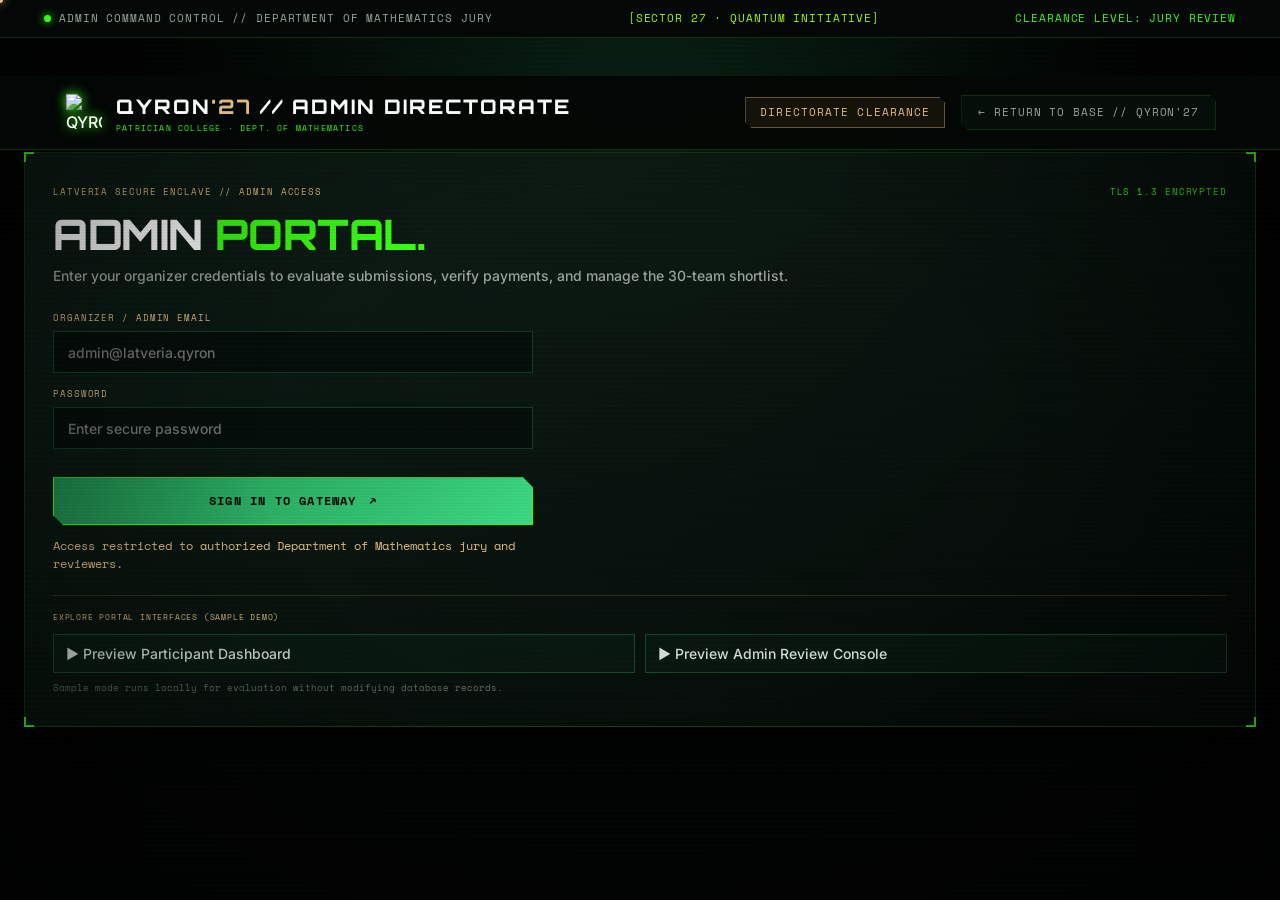
==== frontend/admin.html @ 776b0c41 "first commit" ====
<!doctype html>
<html lang="en">
  <head>
    <meta charset="UTF-8" />
    <meta name="viewport" content="width=device-width, initial-scale=1.0" />
    <meta name="theme-color" content="#050706" />
    <meta name="description" content="QYRON’27 Admin Command Center — Evaluation, rubric scoring, payment verification, and 30-team shortlist manager." />
    <title>ADMIN COMMAND CENTER // QYRON’27 — Department of Mathematics</title>
    <!-- Favicon -->
    <link rel="icon" type="image/x-icon" href="/favicon.ico" />
    <link rel="icon" type="image/png" sizes="32x32" href="/assets/favicon-32x32.png" />
    <link rel="icon" type="image/png" sizes="16x16" href="/assets/favicon-16x16.png" />
    <link rel="apple-touch-icon" sizes="180x180" href="/assets/apple-touch-icon.png" />
    <!-- Typography: Orbitron, Rajdhani, Space Mono, Inter -->
    <link rel="preconnect" href="https://fonts.googleapis.com" />
    <link rel="preconnect" href="https://fonts.gstatic.com" crossorigin />
    <link href="https://fonts.googleapis.com/css2?family=Inter:wght@300;400;500;600;700&family=Orbitron:wght@500;600;700;800;900&family=Rajdhani:wght@500;600;700&family=Space+Mono:ital,wght@0,400;0,700;1,400&display=swap" rel="stylesheet" />
    <link rel="stylesheet" href="/css/variables.css" />
    <link rel="stylesheet" href="/css/base.css" />
    <link rel="stylesheet" href="/css/components.css" />
    <link rel="stylesheet" href="/css/site-sections.css" />
    <link rel="stylesheet" href="/portal.css" />
    <link rel="stylesheet" href="/css/feature-components.css" />
    <link rel="stylesheet" href="/css/portal-features.css" />
    <link rel="stylesheet" href="/css/doom-theme.css" />
    <script src="/js/doom-cursor.js" defer></script>
    <script src="/js/portal.js" defer></script>
  </head>
  <body class="portal-page-body">
    <!-- CRT Overlay & Cyber Grid -->
    <div class="crt-overlay" aria-hidden="true"></div>
    <div class="cyber-grid" aria-hidden="true"></div>
    <div class="noise" aria-hidden="true"></div>

    <!-- HUD Telemetry Top Bar -->
    <header class="hud-bar" id="hudTopBar">
      <div class="container">
        <div class="hud-telemetry-item">
          <span class="pulse-led"></span>
          <span class="mono-tag">
            <span>ADMIN COMMAND CONTROL // DEPARTMENT OF MATHEMATICS JURY</span>
          </span>
        </div>
        <div class="hud-telemetry-item">
          <span class="mono-tag" style="color:var(--toxic-lime);">[SECTOR 27 · QUANTUM INITIATIVE]</span>
        </div>
        <div class="hud-telemetry-item">
          <span class="mono-tag" style="color:var(--doom-green);">CLEARANCE LEVEL: JURY REVIEW</span>
        </div>
      </div>
    </header>

    <!-- Navigation Bar -->
    <nav class="portal-nav">
      <a class="portal-brand" href="/" aria-label="Return to QYRON Home">
        <div class="term-emblem" style="padding:2px; display:flex; align-items:center; justify-content:center;">
          <img src="assets/qyron-logo-doomsday.png" alt="QYRON 27 Emblem" style="width:36px; height:36px; object-fit:contain; filter:drop-shadow(0 0 6px var(--doom-green));">
        </div>
        <div>
          <div class="portal-brand-title">QYRON<span>'27</span> // ADMIN DIRECTORATE</div>
          <span class="portal-brand-badge">PATRICIAN COLLEGE · DEPT. OF MATHEMATICS</span>
        </div>
      </a>

      <div style="display:flex; align-items:center; gap:16px;">
        <span class="term-badge term-badge-gold">DIRECTORATE CLEARANCE</span>
        <a href="/" class="btn-back-home">← RETURN TO BASE // QYRON'27</a>
      </div>
    </nav>

    <!-- Main Container -->
    <main class="portal-container" style="max-width:1380px;">
      <div class="portal-master-card" style="padding:32px 28px;">
        <!-- Managed dynamically by js/portal.js -->
        <div id="adminApp">
          <!-- Populated by js/portal.js loadAdminDashboard -->
        </div>
      </div>
    </main>

    <div class="toast" id="toast" role="status" aria-live="polite"></div>
  </body>
</html>
---- css/variables.css ----
:root {
  /* Dystopian Post-Apocalyptic Radioactive Palette */
  --bg-void: #050706;          /* Void Black */
  --bg-surface: #0B100C;       /* Dark Charcoal */
  --panel: #101812;            /* Dark Forest */
  --panel-raised: #17221A;     /* Military Green */
  --steel: #1c2820;
  --steel-border: rgba(57, 255, 20, 0.18);
  --line: rgba(57, 255, 20, 0.15);

  --doom-green: #39FF14;       /* Radioactive Neon Green */
  --doom-green-glow: rgba(57, 255, 20, 0.45);
  --doom-green-deep: #1f8a4c;
  --toxic-lime: #A3FF00;       /* Toxic Lime */
  --toxic-lime-glow: rgba(163, 255, 0, 0.4);
  --moss-green: #557D45;       /* Muted Moss Green */
  --cloak-green: #0a3a22;
  --gold: #e5c17c;
  --gold-glow: rgba(229, 193, 124, 0.38);
  --silver: #9BA89D;           /* Ash Grey */
  --quantum: #39FF14;          /* Radioactive Green */
  --quantum-glow: rgba(57, 255, 20, 0.35);

  --text: #F0F5EF;             /* Off White */
  --text-muted: #9BA89D;       /* Ash Grey */
  --text-dim: #607268;

  /* Typography: Orbitron, Rajdhani, Space Mono, Inter */
  --font-display: 'Orbitron', -apple-system, sans-serif;
  --display: 'Orbitron', -apple-system, sans-serif;
  --orbitron: 'Orbitron', -apple-system, sans-serif;

  --font-heading: 'Rajdhani', sans-serif;
  --rajdhani: 'Rajdhani', sans-serif;

  --font-body: 'Inter', -apple-system, BlinkMacSystemFont, sans-serif;
  --body: 'Inter', -apple-system, BlinkMacSystemFont, sans-serif;
  --inter: 'Inter', -apple-system, BlinkMacSystemFont, sans-serif;

  --font-mono: 'Space Mono', 'Courier New', monospace;
  --mono: 'Space Mono', 'Courier New', monospace;
  --space-mono: 'Space Mono', 'Courier New', monospace;

  /* Aliases for compatibility */
  --term-green: var(--doom-green);
  --term-gold: var(--toxic-lime);
  --term-cyan: var(--doom-green);
  --term-steel: var(--text-muted);

  --hud-height: 38px;
  --navbar-height: 74px;

  color-scheme: dark;
}
---- css/base.css ----
*,*::before,*::after{box-sizing:border-box}
html{scroll-behavior:smooth;scroll-padding-top:110px}
body{margin:0;min-width:320px;padding-top:var(--hud-height);background:var(--bg-void);color:var(--text);font:500 16px/1.55 var(--body);overflow-x:hidden}
button,input,select{font:inherit}
button,a{-webkit-tap-highlight-color:transparent}
a{color:inherit}
::selection{background:var(--doom-green);color:#06110a}
:focus-visible{outline:2px solid var(--gold);outline-offset:4px}
.noise{opacity:.05;z-index:8}
body::before{content:"";position:fixed;inset:0;z-index:7;pointer-events:none;opacity:.09;background:repeating-linear-gradient(0deg,transparent 0 3px,rgba(92,204,135,.15) 4px,transparent 5px);mix-blend-mode:screen}
body::after{content:"";position:fixed;inset:0;z-index:6;pointer-events:none;background:radial-gradient(ellipse at center,transparent 42%,rgba(0,0,0,.55) 100%)}
.loading-screen{position:fixed;inset:0;z-index:100;display:grid;place-items:center;background:var(--bg-void);transition:opacity .65s ease,visibility .65s ease}
.loading-screen.is-gone{opacity:0;visibility:hidden}
.loading-lockup{text-align:center;color:var(--gold);font:10px var(--mono);letter-spacing:.25em}
.loading-lockup strong{display:block;margin:14px 0;color:var(--text);font:600 26px var(--display);letter-spacing:.14em}
.loading-lockup span{color:var(--doom-green);font-size:8px}
@media(prefers-reduced-motion:reduce){html{scroll-behavior:auto}*,*::before,*::after{animation-duration:.01ms!important;animation-iteration-count:1!important;scroll-behavior:auto!important;transition-duration:.01ms!important}}
---- css/components.css ----
/* ============================================================
   QYRON'27 - COMPONENTS & HUD DESIGN SYSTEM (ALIGNED ARCHITECTURE)
   ============================================================ */

/* CRT Overlay & Cyber Grid */
.crt-overlay {
  position: fixed;
  inset: 0;
  pointer-events: none;
  z-index: 1000;
  opacity: 0.065;
  background: linear-gradient(rgba(18, 16, 16, 0) 50%, rgba(0, 0, 0, 0.45) 50%),
              linear-gradient(90deg, rgba(61, 220, 132, 0.025), rgba(0, 0, 0, 0), rgba(124, 240, 255, 0.025));
  background-size: 100% 3px, 6px 100%;
}

.cyber-grid {
  position: fixed;
  inset: 0;
  pointer-events: none;
  z-index: 1;
  opacity: 0.035;
  background-image: linear-gradient(var(--line) 1px, transparent 1px),
                    linear-gradient(90deg, var(--line) 1px, transparent 1px);
  background-size: 52px 52px;
}

/* Pulsing LED Indicator */
.pulse-led {
  display: inline-block;
  width: 7px;
  height: 7px;
  border-radius: 50%;
  background: var(--doom-green);
  box-shadow: 0 0 8px var(--doom-green);
  animation: pulse-dot 1.8s ease-in-out infinite;
  vertical-align: middle;
  flex-shrink: 0;
}

@keyframes pulse-dot {
  0%, 100% { opacity: 1; transform: scale(1); box-shadow: 0 0 8px var(--doom-green); }
  50% { opacity: 0.4; transform: scale(0.85); box-shadow: 0 0 3px var(--doom-green); }
}

/* Top HUD Telemetry Bar (Perfect Container Alignment) */
.hud-bar {
  position: fixed;
  top: 0;
  left: 0;
  right: 0;
  height: var(--hud-height);
  background: #040806;
  border-bottom: 1px solid var(--steel-border);
  z-index: 99;
  font-family: var(--font-mono);
  font-size: 11px;
  color: var(--text-muted);
  letter-spacing: 0.08em;
}

.hud-bar .container {
  display: flex;
  align-items: center;
  justify-content: space-between;
  height: 100%;
}

.hud-telemetry-item {
  display: inline-flex;
  align-items: center;
  gap: 8px;
}

.mono-tag {
  display: inline-flex;
  align-items: center;
  gap: 6px;
}

.mono-tag b {
  color: var(--doom-green);
  font-weight: 500;
}

.mono-tag em {
  font-style: normal;
  color: var(--gold);
}

.hud-status-short {
  display: none;
}

.audio-toggle {
  display: inline-flex;
  align-items: center;
  gap: 8px;
  cursor: pointer;
  color: var(--text-muted);
  font-family: var(--font-mono);
  font-size: 11px;
}

.audio-toggle b {
  color: var(--doom-green);
}

.sound-bars {
  display: flex;
  gap: 2px;
  align-items: center;
  height: 12px;
}

.sound-bars i {
  width: 2px;
  height: 4px;
  background: var(--doom-green);
  display: block;
}

.sound-bars i:nth-child(2) { height: 10px; }
.sound-bars i:nth-child(3) { height: 7px; }
.sound-bars i:nth-child(4) { height: 11px; }

/* Sticky Main Navigation Bar (Perfect Container Alignment) */
.term-navbar {
  position: sticky;
  top: var(--hud-height);
  z-index: 90;
  height: var(--navbar-height);
  background: rgba(4, 8, 6, 0.94);
  backdrop-filter: blur(14px);
  border-bottom: 1px solid var(--steel-border);
}

.term-navbar .container {
  display: flex;
  align-items: center;
  justify-content: space-between;
  height: 100%;
}

.term-logo-wrapper {
  display: inline-flex;
  align-items: center;
  gap: 14px;
  text-decoration: none;
  color: var(--text);
}

.term-emblem {
  position: relative;
  display: flex;
  align-items: center;
}

.term-emblem .brand-mark {
  width: 40px;
  height: 40px;
  border: 1px solid var(--doom-green);
  display: grid;
  place-items: center;
  font-family: var(--font-display);
  font-weight: 800;
  font-size: 22px;
  color: var(--doom-green);
  position: relative;
  background: radial-gradient(circle, rgba(61, 220, 132, 0.16), transparent 70%);
  box-shadow: 0 0 16px rgba(61, 220, 132, 0.28);
  clip-path: polygon(10% 0, 90% 0, 100% 10%, 100% 90%, 90% 100%, 10% 100%, 0 90%, 0 10%);
}

.term-emblem .brand-mark span {
  font-size: 10px;
  color: var(--gold);
  position: absolute;
  right: -3px;
  bottom: -3px;
}

.term-brand-name {
  font-family: var(--font-display);
  font-size: 23px;
  font-weight: 800;
  letter-spacing: 0.12em;
  color: #fff;
  line-height: 1.1;
  text-shadow: 0 0 18px rgba(61, 220, 132, 0.35);
}

.term-brand-name span {
  color: var(--gold);
  font-size: 15px;
}

.term-brand-sub {
  font-family: var(--font-mono);
  font-size: 9px;
  color: var(--text-muted);
  letter-spacing: 0.15em;
  margin-top: 2px;
}

.term-nav-links {
  display: flex;
  align-items: center;
  gap: 26px;
  list-style: none;
  margin: 0;
  padding: 0;
}

.term-nav-link {
  font-family: var(--font-mono);
  font-size: 12px;
  font-weight: 600;
  letter-spacing: 0.1em;
  color: var(--silver);
  text-decoration: none;
  position: relative;
  transition: color 0.2s, text-shadow 0.2s;
  padding: 6px 0;
}

.term-nav-link:hover {
  color: var(--doom-green);
  text-shadow: 0 0 10px var(--doom-green);
}

.term-nav-link::after {
  content: "";
  position: absolute;
  left: 0;
  right: 100%;
  bottom: 0;
  height: 2px;
  background: var(--doom-green);
  box-shadow: 0 0 8px var(--doom-green);
  transition: right 0.25s ease;
}

.term-nav-link:hover::after {
  right: 0;
}

.btn-register {
  font-family: var(--font-mono);
  font-size: 11px;
  font-weight: 700;
  letter-spacing: 0.1em;
  color: var(--gold);
  background: transparent;
  border: 1px solid var(--gold);
  padding: 10px 18px;
  cursor: pointer;
  text-decoration: none;
  display: inline-flex;
  align-items: center;
  gap: 6px;
  clip-path: polygon(0 0, calc(100% - 8px) 0, 100% 8px, 100% 100%, 8px 100%, 0 calc(100% - 8px));
  transition: all 0.25s ease;
}

.btn-register:hover {
  background: var(--doom-green);
  border-color: var(--doom-green);
  color: #030805;
  box-shadow: 0 0 20px rgba(61, 220, 132, 0.45);
}

.mobile-nav-toggle {
  display: none;
  background: none;
  border: none;
  color: var(--doom-green);
  font-size: 26px;
  cursor: pointer;
}

/* Tactical Term Badges & Latveria Seals */
.term-badge {
  display: inline-flex;
  align-items: center;
  gap: 8px;
  padding: 6px 14px;
  background: rgba(10, 24, 16, 0.85);
  border: 1px solid var(--steel-border);
  color: var(--silver);
  font-family: var(--font-mono);
  font-size: 11px;
  letter-spacing: 0.1em;
  text-transform: uppercase;
  clip-path: polygon(0 0, calc(100% - 6px) 0, 100% 6px, 100% 100%, 6px 100%, 0 calc(100% - 6px));
}

.term-badge-gold {
  border-color: rgba(229, 193, 124, 0.4);
  color: var(--gold);
  background: rgba(26, 22, 12, 0.85);
}

.latveria-seal {
  display: inline-flex;
  align-items: center;
  gap: 8px;
  border: 1px solid var(--gold);
  background: rgba(16, 26, 18, 0.9);
  padding: 6px 14px;
  font-family: var(--font-mono);
  font-size: 11px;
  letter-spacing: 0.12em;
  color: var(--gold);
  clip-path: polygon(0 0, calc(100% - 8px) 0, 100% 8px, 100% 100%, 8px 100%, 0 calc(100% - 8px));
}

/* HUD Panels & Brackets */
.hud-panel {
  position: relative;
  background: linear-gradient(150deg, rgba(16, 28, 21, 0.75), rgba(6, 12, 9, 0.92));
  border: 1px solid var(--steel-border);
  padding: 30px;
  box-shadow: 0 10px 30px rgba(0, 0, 0, 0.65);
}

.hud-corner {
  position: absolute;
  width: 10px;
  height: 10px;
  border: 2px solid var(--doom-green);
  pointer-events: none;
  z-index: 2;
}

.hud-corner-tl { top: -1px; left: -1px; border-right: none; border-bottom: none; }
.hud-corner-tr { top: -1px; right: -1px; border-left: none; border-bottom: none; }
.hud-corner-bl { bottom: -1px; left: -1px; border-right: none; border-top: none; }
.hud-corner-br { bottom: -1px; right: -1px; border-left: none; border-top: none; }

/* Action Buttons (Perfect Height & Typography Alignment) */
.button {
  height: 48px;
  display: inline-flex;
  align-items: center;
  justify-content: center;
  gap: 12px;
  padding: 0 24px;
  font-family: var(--font-mono);
  font-size: 12px;
  font-weight: 700;
  letter-spacing: 0.1em;
  text-transform: uppercase;
  text-decoration: none;
  cursor: pointer;
  transition: all 0.25s ease;
  clip-path: polygon(0 0, calc(100% - 10px) 0, 100% 10px, 100% 100%, 10px 100%, 0 calc(100% - 10px));
}

.button:hover {
  transform: translateY(-2px);
}

.button-primary {
  background: linear-gradient(135deg, #1f8a4c, #3ddc84);
  border: 1px solid var(--doom-green);
  color: #030a06;
  box-shadow: 0 0 24px rgba(61, 220, 132, 0.35);
}

.button-primary:hover {
  background: #68e79b;
  box-shadow: 0 0 35px rgba(61, 220, 132, 0.6);
}

.button-ghost {
  background: rgba(10, 18, 14, 0.65);
  border: 1px solid var(--steel-border);
  color: var(--text);
}

.button-ghost:hover {
  border-color: var(--doom-green);
  color: var(--doom-green);
  box-shadow: 0 0 18px rgba(61, 220, 132, 0.25);
}

.button-outline {
  background: transparent;
  border: 1px solid var(--gold);
  color: var(--gold);
}

.button-outline:hover {
  border-color: var(--doom-green);
  color: var(--doom-green);
  box-shadow: 0 0 18px rgba(61, 220, 132, 0.3);
}

.button-light {
  background: var(--doom-green);
  border: 1px solid var(--doom-green);
  color: #030805;
}

.button-light:hover {
  background: #68e79b;
  box-shadow: 0 0 25px rgba(61, 220, 132, 0.5);
}

/* Toast */
.toast {
  position: fixed;
  bottom: 24px;
  left: 50%;
  transform: translate(-50%, 20px);
  background: #09150e;
  border: 1px solid var(--doom-green);
  color: #eff7f2;
  padding: 12px 24px;
  font-family: var(--font-mono);
  font-size: 12px;
  box-shadow: 0 0 25px rgba(61, 220, 132, 0.45);
  opacity: 0;
  pointer-events: none;
  transition: all 0.3s ease;
  z-index: 9999;
}

.toast.show {
  opacity: 1;
  transform: translate(-50%, 0);
}
---- css/site-sections.css ----
/* ============================================================
   QYRON'27 - SECTION LAYOUTS & HUD DESIGN (PERFECTLY ALIGNED)
   ============================================================ */

/* Global Section & Centered Container */
.container {
  max-width: 1240px;
  margin: 0 auto;
  padding: 0 24px;
  width: 100%;
}

.section {
  padding: 90px 0;
  position: relative;
}

.section-alt {
  background: linear-gradient(180deg, rgba(8, 16, 12, 0.55), rgba(4, 8, 6, 0.7));
  border-top: 1px solid var(--line);
  border-bottom: 1px solid var(--line);
}

.section-header {
  margin-bottom: 48px;
  max-width: 840px;
}

.section-eyebrow {
  font-family: var(--font-mono);
  font-size: 12px;
  font-weight: 500;
  letter-spacing: 0.16em;
  color: var(--doom-green);
  display: block;
  margin-bottom: 12px;
  text-transform: uppercase;
}

.section-title {
  font-family: var(--font-display);
  font-size: clamp(36px, 4.8vw, 64px);
  font-weight: 900;
  line-height: 1.05;
  letter-spacing: -0.01em;
  margin: 0 0 16px;
  color: #fff;
}

.section-title span {
  color: var(--doom-green);
  text-shadow: 0 0 24px rgba(61, 220, 132, 0.35);
}

.section-desc {
  max-width: 620px;
  color: var(--text-muted);
  font-family: var(--font-body);
  font-size: 17px;
  line-height: 1.65;
  margin: 0;
}

.section-desc em {
  font-style: normal;
  color: var(--gold);
}

/* ============================================================
   HERO SECTION (2-COLUMN GRID + RETICLE VISUAL ALIGNMENT)
   ============================================================ */
.hero {
  min-height: calc(100vh - var(--hud-height) - var(--navbar-height));
  min-height: max(680px, calc(100svh - 108px));
  position: relative;
  display: flex;
  flex-direction: column;
  justify-content: center;
  padding-top: 48px;
  padding-bottom: 48px;
  overflow: hidden;
  background: radial-gradient(ellipse at 70% 45%, rgba(31, 138, 76, 0.18), transparent 45%),
              radial-gradient(ellipse at 45% 90%, rgba(229, 193, 124, 0.08), transparent 40%),
              linear-gradient(130deg, #030504 0%, #060e0a 55%, #040906 100%);
}

.hero-grid {
  position: absolute;
  inset: 0;
  background-image: linear-gradient(rgba(61, 220, 132, 0.05) 1px, transparent 1px),
                    linear-gradient(90deg, rgba(61, 220, 132, 0.05) 1px, transparent 1px);
  background-size: 56px 56px;
  mask-image: linear-gradient(90deg, transparent 0%, black 25%, black 85%, transparent 100%);
  pointer-events: none;
}

.ember-canvas {
  position: absolute;
  inset: 0;
  width: 100%;
  height: 100%;
  z-index: 1;
  pointer-events: none;
  opacity: 0.75;
}

.hero-two-col {
  display: grid;
  grid-template-columns: 1.15fr 0.85fr;
  gap: 48px;
  align-items: center;
  position: relative;
  z-index: 3;
  width: 100%;
}

.hero-copy {
  display: flex;
  flex-direction: column;
  align-items: flex-start;
}

.hero-badge-group {
  display: flex;
  flex-wrap: wrap;
  gap: 10px;
  margin-bottom: 24px;
}

.hero h1 {
  display: flex;
  align-items: baseline;
  gap: clamp(8px, 1.8vw, 24px);
  margin: 0 0 16px;
  line-height: 0.95;
}

.hero-name {
  font-family: var(--font-display);
  font-size: clamp(64px, 8.8vw, 136px);
  font-weight: 900;
  letter-spacing: -0.04em;
  background: linear-gradient(180deg, #ffffff 0%, #b8c9c0 48%, #3ddc84 110%);
  -webkit-background-clip: text;
  background-clip: text;
  color: transparent;
  text-shadow: 0 0 35px rgba(61, 220, 132, 0.3);
}

.hero-year-mark {
  font-family: var(--font-display);
  font-size: clamp(38px, 5vw, 76px);
  font-weight: 700;
  color: var(--gold);
  text-shadow: 0 0 24px rgba(229, 193, 124, 0.35);
}

.hero-tagline {
  font-family: var(--font-mono);
  font-size: 14px;
  font-weight: 600;
  letter-spacing: 0.22em;
  color: var(--gold);
  margin-bottom: 18px;
  text-transform: uppercase;
}

.hero-lede {
  max-width: 540px;
  color: var(--silver);
  font-family: var(--font-body);
  font-size: 19px;
  line-height: 1.6;
  margin: 0 0 32px;
}

.hero-lede strong {
  color: #fff;
  font-weight: 700;
}

.hero-actions {
  display: flex;
  flex-wrap: wrap;
  gap: 14px;
  margin-bottom: 36px;
}

/* Countdown HUD Box */
.countdown-container {
  position: relative;
  background: rgba(6, 15, 10, 0.82);
  border: 1px solid var(--steel-border);
  padding: 20px 24px;
  width: 100%;
  max-width: 540px;
  box-shadow: 0 8px 24px rgba(0, 0, 0, 0.5);
}

.countdown-header {
  display: flex;
  align-items: center;
  justify-content: space-between;
  gap: 12px;
  margin-bottom: 14px;
  flex-wrap: wrap;
}

.countdown-title {
  display: flex;
  align-items: center;
  gap: 8px;
  font-family: var(--font-mono);
  font-size: 11px;
  letter-spacing: 0.1em;
  color: var(--text-muted);
}

.countdown-digits {
  display: grid;
  grid-template-columns: repeat(4, 1fr);
  gap: 12px;
}

.digit-card {
  background: rgba(14, 28, 20, 0.88);
  border: 1px solid rgba(61, 220, 132, 0.24);
  padding: 12px 6px;
  text-align: center;
}

.digit-card b {
  display: block;
  font-family: var(--font-mono);
  font-size: 32px;
  font-weight: 700;
  color: #fff;
  line-height: 1;
  text-shadow: 0 0 12px rgba(61, 220, 132, 0.45);
}

.digit-card small {
  display: block;
  font-family: var(--font-mono);
  font-size: 9px;
  letter-spacing: 0.12em;
  color: var(--gold);
  margin-top: 6px;
}

/* Hero Reticle & Singularity Visual */
.hero-visual {
  position: relative;
  display: flex;
  align-items: center;
  justify-content: center;
}

.hero-hud-visual {
  position: relative;
  width: min(38vw, 440px);
  height: min(38vw, 440px);
  display: grid;
  place-items: center;
}

.singularity {
  position: relative;
  width: 100%;
  height: 100%;
  display: grid;
  place-items: center;
}

.singularity::before {
  content: "";
  position: absolute;
  width: 82%;
  height: 82%;
  border-radius: 50%;
  background: radial-gradient(circle, rgba(61, 220, 132, 0.24), rgba(31, 138, 76, 0.14) 42%, transparent 72%);
  filter: blur(14px);
}

.singularity-core {
  width: 124px;
  height: 124px;
  border-radius: 50%;
  display: grid;
  place-items: center;
  background: radial-gradient(circle at 40% 32%, #214f36, #0e2418 65%, #050d09);
  border: 2px solid var(--gold);
  box-shadow: 0 0 45px rgba(61, 220, 132, 0.45), 0 0 110px rgba(31, 138, 76, 0.3);
  z-index: 2;
  cursor: pointer;
  clip-path: polygon(14% 0, 86% 0, 100% 14%, 100% 86%, 86% 100%, 14% 100%, 0 86%, 0 14%);
  transition: transform 0.25s ease, box-shadow 0.25s ease;
}

.singularity-core:hover {
  transform: scale(1.06);
  box-shadow: 0 0 65px rgba(61, 220, 132, 0.7), 0 0 130px rgba(31, 138, 76, 0.5);
}

.ring {
  position: absolute;
  border: 1px solid rgba(229, 193, 124, 0.32);
  border-radius: 50%;
  transform: rotate(-28deg) scaleY(0.48);
}

.ring-a {
  width: 65%;
  height: 65%;
  border-color: rgba(61, 220, 132, 0.4);
  animation: ring-rot 22s linear infinite;
}

.ring-b {
  width: 88%;
  height: 88%;
  transform: rotate(38deg) scaleY(0.44);
  border-color: rgba(229, 193, 124, 0.32);
  animation: ring-rot-rev 32s linear infinite;
}

.ring-c {
  width: 104%;
  height: 104%;
  border-style: dashed;
  border-color: rgba(61, 220, 132, 0.24);
}

@keyframes ring-rot { to { transform: rotate(332deg) scaleY(0.48); } }
@keyframes ring-rot-rev { to { transform: rotate(-322deg) scaleY(0.44); } }

.singularity-cross {
  position: absolute;
  top: 8%;
  right: 12%;
  color: var(--gold);
  font-size: 20px;
  font-family: var(--font-mono);
}

.hud-data-tag {
  position: absolute;
  font-family: var(--font-mono);
  font-size: 10px;
  letter-spacing: 0.1em;
  color: var(--text-muted);
  background: rgba(6, 14, 10, 0.9);
  border: 1px solid var(--steel-border);
  padding: 5px 12px;
  z-index: 4;
}

.hud-data-tag b {
  color: var(--doom-green);
}

.hud-data-tag-1 {
  top: 4%;
  left: -12px;
}

.hud-data-tag-2 {
  bottom: 6%;
  right: -12px;
}

.hud-data-tag-2 b {
  color: var(--gold);
}

.orbit {
  position: absolute;
  border-radius: 50%;
  pointer-events: none;
}

.orbit-one {
  width: 380px;
  height: 380px;
  border: 1px solid rgba(229, 193, 124, 0.08);
  right: 8%;
  top: 20%;
}

.orbit-two {
  width: 490px;
  height: 490px;
  border: 1px dashed rgba(61, 220, 132, 0.08);
  right: 4%;
  top: 14%;
}

.hero-bottom {
  border-top: 1px solid var(--line);
  padding-top: 18px;
  margin-top: 44px;
  display: flex;
  align-items: center;
  gap: 14px;
  color: var(--text-muted);
  font-family: var(--font-mono);
  font-size: 11px;
  letter-spacing: 0.12em;
  position: relative;
  z-index: 3;
}

.scroll-mark {
  color: var(--doom-green);
  font-size: 16px;
}

.hero-bottom-right {
  margin-left: auto;
  color: var(--gold);
}

/* ============================================================
   STATS STRIP (PERFECT HORIZONTAL ALIGNMENT)
   ============================================================ */
.stats-strip-section {
  padding: 28px 0;
  background: #040906;
  border-top: 1px solid var(--line);
  border-bottom: 1px solid var(--line);
}

.stats-strip {
  display: grid;
  grid-template-columns: repeat(4, 1fr);
  gap: 18px;
}

.stat-item {
  position: relative;
  background: rgba(12, 24, 17, 0.65);
  border: 1px solid var(--steel-border);
  padding: 26px 20px;
  text-align: center;
  display: flex;
  flex-direction: column;
  justify-content: center;
  align-items: center;
  min-height: 120px;
}

.stat-val {
  font-family: var(--font-display);
  font-size: clamp(34px, 3.8vw, 46px);
  font-weight: 900;
  color: #fff;
  line-height: 1;
  text-shadow: 0 0 16px rgba(61, 220, 132, 0.35);
}

.stat-val span {
  color: var(--doom-green);
  font-size: 20px;
  margin-left: 2px;
}

.stat-desc {
  font-family: var(--font-mono);
  font-size: 10px;
  letter-spacing: 0.12em;
  color: var(--text-muted);
  margin-top: 8px;
  text-transform: uppercase;
}

/* ============================================================
   01 — MISSION SECTION
   ============================================================ */
.mission-panel-layout {
  display: grid;
  grid-template-columns: 120px 1fr;
  gap: 36px;
  align-items: center;
}

.mission-symbol {
  font-family: var(--font-display);
  font-size: 72px;
  font-weight: 900;
  color: var(--gold);
  text-align: center;
  text-shadow: 0 0 28px rgba(229, 193, 124, 0.35);
  cursor: help;
}

.mission-panel h3 {
  font-family: var(--font-display);
  font-size: 24px;
  font-weight: 800;
  letter-spacing: 0.04em;
  color: #fff;
  margin: 0 0 10px;
}

.mission-panel p {
  color: var(--silver);
  font-family: var(--font-body);
  font-size: 17px;
  line-height: 1.65;
  margin: 0 0 20px;
  max-width: 760px;
}

.mission-meta {
  display: flex;
  gap: 10px;
  flex-wrap: wrap;
}

/* ============================================================
   02 — RULES & RUBRIC (PERFECT GRID & PROGRESS ALIGNMENT)
   ============================================================ */
.rules-review-note {
  display: flex;
  align-items: center;
  gap: 12px;
  border: 1px solid rgba(229, 193, 124, 0.35);
  background: rgba(229, 193, 124, 0.06);
  padding: 14px 20px;
  margin-bottom: 28px;
  color: var(--gold);
  font-family: var(--font-mono);
  font-size: 11px;
  letter-spacing: 0.08em;
}

.rules-note-copy {
  color: var(--silver);
  margin-left: auto;
  font-family: var(--font-body);
  font-size: 15px;
  letter-spacing: 0;
}

.rules-grid {
  display: grid;
  grid-template-columns: repeat(3, 1fr);
  gap: 20px;
}

.rules-card {
  padding: 28px;
  display: flex;
  flex-direction: column;
  justify-content: flex-start;
  min-height: 310px;
}

.rules-card-index {
  color: var(--gold);
  font-family: var(--font-mono);
  font-size: 10px;
  letter-spacing: 0.12em;
}

.rules-card h3 {
  font-family: var(--font-display);
  font-size: 22px;
  font-weight: 800;
  margin: 12px 0 14px;
  color: #fff;
}

.rules-card ul {
  padding: 0 0 0 18px;
  margin: 0;
  color: var(--silver);
  font-family: var(--font-body);
  font-size: 16px;
  line-height: 1.55;
}

.rules-card li {
  margin: 8px 0;
}

.rules-card li::marker {
  color: var(--doom-green);
}

.rubric-block {
  display: grid;
  grid-template-columns: 0.75fr 1.25fr;
  gap: 48px;
  padding: 38px 0;
  margin-top: 40px;
  border-top: 1px solid var(--line);
  border-bottom: 1px solid var(--line);
  align-items: center;
}

.rubric-block h3 {
  font-family: var(--font-display);
  font-size: 32px;
  font-weight: 800;
  line-height: 1.1;
  margin: 12px 0 0;
  color: #fff;
}

.rubric-block h3 span {
  color: var(--doom-green);
}

.rubric-list > div {
  display: grid;
  grid-template-columns: 1fr 64px;
  gap: 8px 14px;
  align-items: center;
  margin: 12px 0 16px;
  color: var(--silver);
  font-family: var(--font-body);
  font-size: 16px;
}

.rubric-list b {
  color: var(--gold);
  font-family: var(--font-mono);
  font-size: 13px;
  text-align: right;
}

.rubric-list i {
  grid-column: 1 / -1;
  height: 5px;
  background: rgba(14, 28, 20, 0.9);
  display: block;
}

.rubric-list u {
  display: block;
  height: 100%;
  background: linear-gradient(90deg, var(--cloak-green), var(--doom-green));
  box-shadow: 0 0 10px rgba(61, 220, 132, 0.4);
}

.disqualification-note {
  max-width: 880px;
  color: var(--text-muted);
  font-family: var(--font-body);
  font-size: 15px;
  line-height: 1.6;
  margin-top: 24px;
}

.disqualification-note b {
  color: var(--gold);
}

/* ============================================================
   03 — SUBMISSION DOSSIER (EQUAL HEIGHT ALIGNMENT)
   ============================================================ */
.submission-panel {
  display: grid;
  grid-template-columns: 1.3fr 0.7fr;
  gap: 24px;
  align-items: stretch;
}

.submission-panel-head {
  display: flex;
  justify-content: space-between;
  padding-bottom: 14px;
  border-bottom: 1px solid var(--line);
  color: var(--gold);
  font-family: var(--font-mono);
  font-size: 11px;
  letter-spacing: 0.1em;
}

.submission-outline ol {
  list-style: none;
  padding: 12px 0 0;
  margin: 0;
}

.submission-outline li {
  display: flex;
  align-items: center;
  gap: 16px;
  padding: 10px 0;
  border-bottom: 1px solid rgba(61, 220, 132, 0.08);
}

.submission-outline li > b {
  color: var(--doom-green);
  font-family: var(--font-mono);
  font-size: 13px;
}

.submission-outline li strong {
  display: block;
  color: #fff;
  font-family: var(--font-body);
  font-size: 17px;
  font-weight: 700;
}

.submission-outline li small {
  display: block;
  color: var(--text-muted);
  font-family: var(--font-body);
  font-size: 14px;
}

.template-actions {
  display: flex;
  align-items: center;
  gap: 16px;
  margin-top: 24px;
  flex-wrap: wrap;
}

.template-actions span {
  color: var(--text-muted);
  font-family: var(--font-body);
  font-size: 13px;
}

.upload-check-card {
  display: flex;
  flex-direction: column;
  justify-content: space-between;
  padding: 30px;
}

.upload-icon {
  width: 46px;
  height: 46px;
  border: 1px solid var(--gold);
  color: var(--doom-green);
  display: grid;
  place-items: center;
  font-family: var(--font-mono);
  font-size: 26px;
  clip-path: polygon(0 0, 100% 0, 100% 75%, 75% 100%, 0 100%);
}

.upload-check-card h3 {
  font-family: var(--font-display);
  font-size: 24px;
  font-weight: 800;
  margin: 16px 0 10px;
  color: #fff;
}

.upload-check-card p {
  color: var(--silver);
  font-family: var(--font-body);
  font-size: 15px;
  line-height: 1.55;
  margin: 0 0 20px;
}

.upload-deadline {
  border-left: 2px solid var(--doom-green);
  padding-left: 14px;
  margin: auto 0 22px;
}

.upload-deadline span {
  display: block;
  font-family: var(--font-mono);
  font-size: 9px;
  color: var(--text-muted);
  letter-spacing: 0.12em;
}

.upload-deadline b {
  color: var(--gold);
  font-family: var(--font-mono);
  font-size: 14px;
}

.upload-deadline small {
  color: var(--silver);
  font-size: 11px;
}

.upload-check-card small {
  color: var(--text-muted);
  font-family: var(--font-body);
  font-size: 12px;
  line-height: 1.45;
  margin-top: 12px;
}

/* ============================================================
   04 — PROTOCOL SECTION (PIPELINE & CARDS)
   ============================================================ */
.protocol-grid {
  display: grid;
  grid-template-columns: 1fr 40px 1fr 40px 1fr;
  align-items: center;
}

.protocol-card {
  min-height: 380px;
  padding: 26px 22px;
  display: flex;
  flex-direction: column;
  justify-content: space-between;
}

.protocol-number {
  font-family: var(--font-mono);
  font-size: 11px;
  color: var(--doom-green);
  letter-spacing: 0.08em;
}

.protocol-number span {
  float: right;
  color: var(--text-muted);
  font-size: 10px;
}

.protocol-art {
  height: 120px;
  display: flex;
  align-items: center;
  justify-content: center;
  position: relative;
  margin: 10px 0;
}

.art-team > span {
  font-family: var(--font-display);
  font-size: 64px;
  color: var(--gold);
  text-shadow: 0 0 24px rgba(229, 193, 124, 0.4);
}

.art-select > span, .art-event > span {
  font-family: var(--font-display);
  font-size: 72px;
  font-weight: 900;
  color: #fff;
}

.art-event > span {
  color: var(--doom-green);
  text-shadow: 0 0 28px rgba(61, 220, 132, 0.45);
}

.art-event small {
  position: absolute;
  margin-top: 56px;
  font-family: var(--font-mono);
  font-size: 10px;
  letter-spacing: 0.15em;
  color: var(--gold);
}

.protocol-card h3 {
  font-family: var(--font-display);
  font-size: 23px;
  font-weight: 800;
  margin: 10px 0;
  color: #fff;
}

.protocol-card p {
  font-family: var(--font-body);
  font-size: 15px;
  line-height: 1.6;
  color: var(--silver);
  flex-grow: 1;
}

.protocol-foot {
  border-top: 1px solid var(--line);
  padding-top: 12px;
  margin-top: 16px;
  display: flex;
  justify-content: space-between;
  font-family: var(--font-mono);
  font-size: 9px;
  color: var(--text-muted);
  letter-spacing: 0.06em;
}

.protocol-foot b {
  color: var(--gold);
}

.protocol-connector {
  font-family: var(--font-mono);
  color: var(--line);
  text-align: center;
  position: relative;
}

.protocol-connector span {
  color: var(--doom-green);
  font-size: 20px;
}

/* ============================================================
   05 — TIMELINE PIPELINE (PERFECT CENTERED AXIS ALIGNMENT)
   ============================================================ */
.timeline-pipeline {
  position: relative;
  max-width: 880px;
  margin: 0 auto;
}

.timeline-pipeline::before {
  content: "";
  position: absolute;
  top: 22px;
  bottom: 30px;
  left: 21px;
  width: 2px;
  background: linear-gradient(180deg, var(--doom-green) 0%, rgba(61, 220, 132, 0.2) 85%, transparent 100%);
}

.timeline-stage {
  display: grid;
  grid-template-columns: 44px 1fr;
  gap: 24px;
  padding: 18px 0;
  position: relative;
  align-items: flex-start;
}

.timeline-node {
  width: 44px;
  height: 44px;
  border-radius: 50%;
  border: 1px solid var(--doom-green);
  background: #040906;
  display: grid;
  place-items: center;
  z-index: 2;
  box-shadow: 0 0 14px rgba(61, 220, 132, 0.25);
  margin-top: 4px;
}

.timeline-stage-final .timeline-node {
  background: var(--doom-green);
  box-shadow: 0 0 20px var(--doom-green);
}

.timeline-stage-final .timeline-node .pulse-led {
  background: #030805;
}

.timeline-info {
  background: rgba(12, 24, 18, 0.7);
  border: 1px solid var(--steel-border);
  padding: 20px 26px;
}

.timeline-date-badge {
  font-family: var(--font-mono);
  font-size: 11px;
  font-weight: 600;
  letter-spacing: 0.1em;
  color: var(--gold);
  margin-bottom: 6px;
}

.timeline-stage-title {
  font-family: var(--font-display);
  font-size: 21px;
  font-weight: 800;
  color: #fff;
  margin: 0 0 8px;
}

.timeline-info p {
  color: var(--silver);
  font-family: var(--font-body);
  font-size: 15px;
  line-height: 1.55;
  margin: 0;
}

/* ============================================================
   06 — FEES & FINANCIAL DIRECTIVES
   ============================================================ */
.fee-grid {
  display: grid;
  grid-template-columns: 1fr 1fr;
  gap: 24px;
  align-items: stretch;
}

.fee-card {
  position: relative;
  overflow: hidden;
  padding: 36px;
  display: flex;
  flex-direction: column;
  justify-content: space-between;
  min-height: 450px;
}

.fee-card-featured {
  border-color: rgba(61, 220, 132, 0.45);
  background: linear-gradient(150deg, rgba(20, 38, 28, 0.8), rgba(8, 16, 12, 0.95));
}

.fee-corner {
  position: absolute;
  right: -36px;
  top: 24px;
  transform: rotate(40deg);
  width: 150px;
  text-align: center;
  background: var(--gold);
  color: #060e09;
  font-family: var(--font-mono);
  font-size: 9px;
  font-weight: 700;
  padding: 6px 0;
  letter-spacing: 0.08em;
}

.fee-price {
  font-family: var(--font-display);
  font-size: clamp(52px, 6vw, 80px);
  font-weight: 900;
  line-height: 0.95;
  letter-spacing: -0.02em;
  color: #fff;
  margin-bottom: 14px;
}

.fee-price sup {
  font-family: var(--font-body);
  font-size: 28px;
  color: var(--gold);
  vertical-align: top;
  position: relative;
  top: 10px;
}

.fee-price small {
  font-family: var(--font-mono);
  font-size: 12px;
  color: var(--text-muted);
  letter-spacing: 0.06em;
}

.fee-desc {
  color: var(--silver);
  font-family: var(--font-body);
  font-size: 15px;
  line-height: 1.55;
  margin: 0 0 22px;
}

.fee-card ul {
  list-style: none;
  padding: 18px 0 26px;
  margin: 0;
  border-top: 1px solid var(--line);
}

.fee-card li {
  margin: 12px 0;
  color: #fff;
  font-family: var(--font-body);
  font-size: 15px;
}

.fee-card li span {
  color: var(--doom-green);
  margin-right: 10px;
  font-weight: bold;
}

.fee-card li.muted {
  color: var(--text-dim);
}

.fee-card li.muted span {
  color: var(--text-dim);
}

.fee-card .button {
  width: 100%;
}

.fee-notice-panel {
  padding: 18px 22px;
}

.fee-note {
  font-family: var(--font-mono);
  font-size: 12px;
  color: var(--text-muted);
  margin: 0;
  line-height: 1.6;
}

.fee-note span {
  color: var(--gold);
  margin-right: 8px;
}

/* ============================================================
   07 — FAQ ACCORDION (CENTERED ALIGNMENT)
   ============================================================ */
.faq-accordion {
  max-width: 920px;
  margin: 0 auto;
  display: flex;
  flex-direction: column;
  gap: 14px;
}

.faq-item {
  background: rgba(10, 20, 15, 0.7);
  border: 1px solid var(--steel-border);
  overflow: hidden;
  transition: border-color 0.2s;
}

.faq-item.active {
  border-color: var(--doom-green);
  background: rgba(14, 28, 20, 0.88);
}

.faq-trigger {
  width: 100%;
  padding: 22px 26px;
  background: none;
  border: none;
  color: #fff;
  font-family: var(--font-display);
  font-size: 17px;
  font-weight: 700;
  text-align: left;
  cursor: pointer;
  display: flex;
  align-items: center;
  justify-content: space-between;
  gap: 16px;
}

.faq-icon {
  color: var(--doom-green);
  font-family: var(--font-mono);
  font-size: 22px;
  font-weight: 700;
  transition: transform 0.25s ease;
  flex-shrink: 0;
}

.faq-item.active .faq-icon {
  transform: rotate(45deg);
}

.faq-content {
  max-height: 0;
  overflow: hidden;
  transition: max-height 0.35s ease, padding 0.35s ease;
  padding: 0 26px;
}

.faq-item.active .faq-content {
  max-height: 280px;
  padding: 0 26px 24px;
}

.faq-content p {
  margin: 0;
  color: var(--silver);
  font-family: var(--font-body);
  font-size: 16px;
  line-height: 1.7;
}

/* ============================================================
   FINAL CALL TO ACTION
   ============================================================ */
.final-cta {
  padding: 105px 0;
  position: relative;
  overflow: hidden;
  background: radial-gradient(ellipse at center, rgba(31, 138, 76, 0.22), transparent 55%),
              linear-gradient(180deg, #060e0a 0%, #030504 100%);
  border-top: 1px solid var(--line);
}

.final-cta h2 {
  font-family: var(--font-display);
  font-size: clamp(52px, 7.5vw, 96px);
  font-weight: 900;
  line-height: 0.95;
  margin: 0 0 20px;
  color: #fff;
}

.final-cta h2 span {
  color: var(--doom-green);
  text-shadow: 0 0 30px rgba(61, 220, 132, 0.45);
}

.final-cta p {
  color: var(--silver);
  font-family: var(--font-body);
  font-size: 19px;
  max-width: 580px;
  margin: 0 auto 36px;
}

.cta-stamp {
  position: absolute;
  right: 10%;
  top: 20%;
  width: 72px;
  height: 72px;
  border: 1px solid var(--gold);
  color: var(--gold);
  display: grid;
  place-content: center;
  font-family: var(--font-mono);
  font-size: 18px;
  font-weight: 700;
  transform: rotate(12deg);
  opacity: 0.85;
  text-align: center;
}

.cta-stamp small {
  font-family: var(--font-mono);
  font-size: 9px;
  text-align: center;
}

/* ============================================================
   FOOTER (3-COLUMN PERFECT ALIGNMENT)
   ============================================================ */
.term-footer {
  padding: 65px 0 30px;
  background: #020403;
  border-top: 1px solid var(--line);
}

.footer-grid {
  display: grid;
  grid-template-columns: 1.5fr 1fr 1fr;
  gap: 48px;
  margin-bottom: 44px;
}

.footer-brand-header {
  display: flex;
  align-items: center;
  gap: 14px;
  margin-bottom: 14px;
}

.footer-tagline {
  font-family: var(--font-mono);
  font-size: 10px;
  color: var(--gold);
  letter-spacing: 0.12em;
  margin: 2px 0 0;
}

.footer-brand-desc {
  color: var(--text-muted);
  font-family: var(--font-body);
  font-size: 15px;
  line-height: 1.6;
  max-width: 400px;
}

.term-footer h5 {
  font-family: var(--font-mono);
  font-size: 12px;
  font-weight: 700;
  letter-spacing: 0.1em;
  color: #fff;
  margin: 0 0 18px;
  text-transform: uppercase;
}

.footer-links {
  list-style: none;
  padding: 0;
  margin: 0;
  display: flex;
  flex-direction: column;
  gap: 12px;
}

.footer-links a {
  color: var(--text-muted);
  text-decoration: none;
  font-family: var(--font-body);
  font-size: 15px;
  transition: color 0.2s;
}

.footer-links a:hover {
  color: var(--doom-green);
}

.footer-org {
  font-family: var(--font-mono);
  font-size: 12px;
  color: var(--silver);
  line-height: 1.6;
  margin-bottom: 18px;
}

.footer-org small {
  color: var(--text-muted);
  font-size: 10px;
}

.back-top {
  display: inline-block;
  font-family: var(--font-mono);
  font-size: 11px;
  color: var(--gold);
  text-decoration: none;
  letter-spacing: 0.08em;
  border-bottom: 1px solid transparent;
  transition: border-color 0.2s;
}

.back-top:hover {
  border-bottom-color: var(--gold);
}

.footer-copy {
  border-top: 1px solid rgba(61, 220, 132, 0.12);
  padding-top: 24px;
  text-align: center;
  font-family: var(--font-mono);
  font-size: 11px;
  letter-spacing: 0.08em;
  color: var(--text-dim);
}

/* ============================================================
   RESPONSIVE DESIGN & ALIGNMENT FIXES (DESKTOP, TABLET, MOBILE)
   ============================================================ */

/* Global container and layout alignment */
html, body {
  overflow-x: hidden;
  max-width: 100%;
}

.container {
  width: 100%;
  max-width: 1240px;
  margin: 0 auto;
  padding: 0 24px;
  box-sizing: border-box;
}

/* TABLET VIEW (max-width: 1024px) */
@media (max-width: 1024px) {
  .hero-two-col {
    grid-template-columns: 1fr;
    gap: 40px;
    align-items: center;
  }
  .hero-visual {
    order: -1;
    margin: 0 auto;
    display: flex;
    justify-content: center;
  }
  .hero-copy {
    text-align: left;
  }
  .stats-strip {
    grid-template-columns: repeat(2, 1fr);
    gap: 16px;
  }
  .team-grid {
    grid-template-columns: repeat(2, minmax(0, 1fr));
    gap: 20px;
  }
  .footer-grid {
    grid-template-columns: 1fr 1fr;
    gap: 32px;
  }
}

/* MEDIUM TABLET & PHABLET VIEW (max-width: 960px) */
@media (max-width: 960px) {
  .hero-hud-visual {
    width: 320px;
    height: 320px;
    margin: 0 auto;
  }
  .rules-grid {
    grid-template-columns: 1fr;
    gap: 20px;
  }
  .protocol-grid {
    grid-template-columns: 1fr;
    gap: 20px;
  }
  .protocol-connector {
    display: none;
  }
  .submission-panel {
    grid-template-columns: 1fr;
    gap: 24px;
  }
  .rubric-block {
    grid-template-columns: 1fr;
    gap: 24px;
  }
  .fee-grid {
    grid-template-columns: 1fr;
    max-width: 520px;
    margin: 0 auto;
    gap: 24px;
  }
}

/* MOBILE VIEW (max-width: 768px) */
@media (max-width: 768px) {
  .container {
    padding: 0 20px;
  }
  .hud-status-full {
    display: none;
  }
  .hud-status-short {
    display: inline;
  }
  .hud-coord {
    display: none;
  }
  .mobile-nav-toggle {
    display: block;
    z-index: 1002;
  }
  .term-nav-links {
    display: none;
    position: absolute;
    top: var(--navbar-height);
    left: 0;
    right: 0;
    background: rgba(4, 8, 6, 0.98);
    backdrop-filter: blur(18px);
    border-bottom: 2px solid var(--steel-border);
    flex-direction: column;
    align-items: stretch;
    padding: 24px 20px;
    gap: 14px;
    z-index: 1001;
    max-height: calc(100vh - var(--navbar-height));
    overflow-y: auto;
    box-shadow: 0 20px 40px rgba(0, 0, 0, 0.9);
  }
  .term-nav-links.open {
    display: flex;
  }
  .term-nav-links a {
    padding: 10px 0;
    border-bottom: 1px solid rgba(57, 255, 20, 0.1);
  }
  .term-nav-links .button,
  .term-nav-links .btn-register {
    width: 100%;
    justify-content: center;
    text-align: center;
    margin-top: 6px;
  }
  .inst-partner-strip {
    display: flex;
    flex-wrap: wrap;
    align-items: center;
    width: 100%;
    max-width: 100%;
    box-sizing: border-box;
    padding: 8px 12px;
    gap: 10px;
  }
  .mission-panel-layout {
    grid-template-columns: 1fr;
    text-align: center;
    gap: 20px;
  }
  .mission-symbol {
    margin: 0 auto;
  }
  .mission-meta {
    justify-content: center;
    flex-wrap: wrap;
  }
  .timeline-stage {
    padding-left: 20px;
  }
  .footer-grid {
    grid-template-columns: 1fr;
    gap: 28px;
  }
  .hero-actions {
    flex-direction: column;
    width: 100%;
  }
  .hero-actions .button {
    width: 100%;
    justify-content: center;
    text-align: center;
  }
}

/* SMALL MOBILE VIEW (max-width: 480px) */
@media (max-width: 480px) {
  .container {
    padding: 0 16px;
  }
  .term-brand-name {
    font-size: 16px;
  }
  .term-brand-sub {
    font-size: 8px;
    max-width: 180px;
    overflow: hidden;
    text-overflow: ellipsis;
    white-space: nowrap;
  }
  .inst-partner-strip {
    padding: 8px 10px;
    gap: 8px;
  }
  .inst-logo-patrician {
    width: 32px;
    height: 32px;
  }
  .inst-logo-dept {
    width: 28px;
    height: 28px;
  }
  .inst-details strong {
    font-size: 9.5px;
    letter-spacing: 0.06em;
  }
  .inst-details span {
    font-size: 8px;
  }
  .hero-hud-visual {
    width: min(280px, calc(100vw - 32px));
    height: min(280px, calc(100vw - 32px));
    margin: 0 auto;
  }
  .doomsday-logo-core {
    width: 110px !important;
    height: 110px !important;
  }
  .hero-doomsday-logo-img {
    width: 118px !important;
    height: 118px !important;
  }
  .hud-data-tag {
    font-size: 8.5px;
    padding: 3px 6px;
    max-width: 90%;
  }
  .hero h1 {
    font-size: clamp(34px, 10vw, 54px);
  }
  .hero-tagline {
    font-size: 11px;
    letter-spacing: 0.08em;
    line-height: 1.4;
  }
  .hero-lede {
    font-size: 13.5px;
    line-height: 1.55;
  }
  .countdown-container {
    padding: 16px 12px;
  }
  .countdown-header {
    flex-direction: column;
    align-items: flex-start;
    gap: 8px;
  }
  .countdown-digits {
    gap: 6px;
  }
  .digit-card {
    padding: 8px 4px;
  }
  .digit-card b {
    font-size: 18px;
  }
  .digit-card small {
    font-size: 8px;
  }
  .stats-strip {
    grid-template-columns: repeat(2, 1fr);
    gap: 8px;
    padding: 14px 10px;
  }
  .stat-item {
    padding: 12px 6px;
  }
  .stat-val {
    font-size: 24px;
  }
  .stat-desc {
    font-size: 8.5px;
    line-height: 1.25;
  }
  .track-card {
    padding: 20px 16px;
  }
  .track-title {
    font-size: 18px;
  }
  .rules-card {
    padding: 20px 16px;
  }
  .submission-outline {
    padding: 20px 16px;
  }
  .upload-check-card {
    padding: 20px 16px;
  }
  .fee-card {
    padding: 24px 16px;
  }
  .team-grid {
    grid-template-columns: 1fr;
    max-width: 340px;
    margin: 32px auto 0;
  }
  .team-card {
    padding: 24px 16px;
  }
  .section-title {
    font-size: 26px;
    line-height: 1.2;
  }
  .section-desc {
    font-size: 13.5px;
  }
  .faq-trigger {
    padding: 14px 14px;
    font-size: 14px;
  }
  .faq-content {
    padding: 0 14px 14px;
    font-size: 13px;
  }
}
---- portal.css ----
/* ============================================================
   QYRON'27 - PORTAL DESIGN SYSTEM (PARTICIPANT & ADMIN CONSOLE)
   ============================================================ */

/* Standalone Portal Page Layout */
.portal-page-body {
  min-height: 100vh;
  background: radial-gradient(ellipse at 50% -10%, #0c2b1a 0%, #030504 55%) fixed;
  color: var(--text);
  font-family: var(--font-body);
}

.portal-nav {
  position: sticky;
  top: var(--hud-height);
  z-index: 90;
  height: var(--navbar-height);
  background: rgba(4, 8, 6, 0.94);
  backdrop-filter: blur(16px);
  border-bottom: 1px solid var(--steel-border);
  padding: 0 5%;
  display: flex;
  align-items: center;
  justify-content: space-between;
}

.portal-brand {
  display: inline-flex;
  align-items: center;
  gap: 12px;
  text-decoration: none;
  color: #fff;
}

.portal-brand-title {
  font-family: var(--font-display);
  font-size: 20px;
  font-weight: 800;
  letter-spacing: 0.1em;
}

.portal-brand-title span {
  color: var(--gold);
}

.portal-brand-badge {
  font-family: var(--font-mono);
  font-size: 8px;
  color: var(--doom-green);
  letter-spacing: 0.15em;
  display: block;
}

.btn-back-home {
  font-family: var(--font-mono);
  font-size: 11px;
  letter-spacing: 0.08em;
  color: var(--silver);
  text-decoration: none;
  display: inline-flex;
  align-items: center;
  gap: 8px;
  border: 1px solid var(--line);
  padding: 8px 16px;
  background: rgba(10, 20, 15, 0.6);
  transition: all 0.2s ease;
  clip-path: polygon(0 0, calc(100% - 6px) 0, 100% 6px, 100% 100%, 6px 100%, 0 calc(100% - 6px));
}

.btn-back-home:hover {
  border-color: var(--doom-green);
  color: var(--doom-green);
  box-shadow: 0 0 14px rgba(61, 220, 132, 0.25);
}

.portal-container {
  max-width: 1040px;
  margin: 40px auto 80px;
  padding: 0 24px;
}

/* Master Portal Card / Frame */
.portal-master-card {
  position: relative;
  background: linear-gradient(150deg, rgba(16, 32, 24, 0.85), rgba(5, 10, 8, 0.95));
  border: 1px solid var(--steel-border);
  padding: 40px;
  box-shadow: 0 20px 80px rgba(0, 0, 0, 0.75);
}

/* Modal styles for index.html modal */
.modal-backdrop {
  position: fixed;
  inset: 0;
  z-index: 200;
  background: rgba(2, 5, 3, 0.88);
  backdrop-filter: blur(10px);
  display: grid;
  place-items: center;
  padding: 24px;
}

.modal-backdrop[hidden] {
  display: none !important;
}

.portal-modal {
  width: min(640px, 100%);
  max-height: 90vh;
  overflow-y: auto;
  background: linear-gradient(150deg, rgba(16, 32, 24, 0.95), rgba(5, 10, 8, 0.98));
  border: 1px solid var(--steel-border);
  padding: 36px;
  position: relative;
  box-shadow: 0 25px 90px rgba(0, 0, 0, 0.85);
}

.portal-modal-wide {
  width: min(1040px, 100%) !important;
}

.modal-close {
  position: absolute;
  right: 18px;
  top: 14px;
  border: 0;
  background: none;
  color: var(--text-muted);
  font-size: 28px;
  cursor: pointer;
  line-height: 1;
  transition: color 0.2s;
}

.modal-close:hover {
  color: var(--doom-green);
}

.modal-kicker {
  font-family: var(--font-mono);
  font-size: 10px;
  letter-spacing: 0.15em;
  color: var(--doom-green);
  margin-bottom: 12px;
}

.portal-modal h2, .portal-master-card h2 {
  font-family: var(--font-display);
  font-size: clamp(28px, 4.2vw, 42px);
  font-weight: 800;
  letter-spacing: -0.01em;
  line-height: 1;
  margin: 0 0 10px;
  color: #fff;
}

.portal-modal h2 span, .portal-master-card h2 span {
  color: var(--doom-green);
}

.modal-subtitle {
  color: var(--text-muted);
  font-size: 14px;
  line-height: 1.6;
  margin: 0 0 24px;
}

/* Portal Tab Switcher */
.portal-tabs {
  display: flex;
  gap: 6px;
  border-bottom: 1px solid var(--line);
  margin-bottom: 24px;
  overflow-x: auto;
}

.portal-tabs button {
  background: none;
  border: none;
  color: var(--text-muted);
  font-family: var(--font-mono);
  font-size: 11px;
  font-weight: 600;
  letter-spacing: 0.08em;
  padding: 12px 18px;
  cursor: pointer;
  border-bottom: 2px solid transparent;
  transition: all 0.2s ease;
  white-space: nowrap;
}

.portal-tabs button:hover {
  color: var(--silver);
}

.portal-tabs button.active {
  color: #fff;
  border-bottom-color: var(--doom-green);
  text-shadow: 0 0 12px rgba(61, 220, 132, 0.4);
}

/* Forms & Fields */
.form-grid {
  display: grid;
  grid-template-columns: 1fr 1fr;
  gap: 14px;
}

.field {
  display: flex;
  flex-direction: column;
  gap: 6px;
  margin-bottom: 14px;
}

.field.full {
  grid-column: 1 / -1;
}

.field label {
  font-family: var(--font-mono);
  font-size: 9px;
  letter-spacing: 0.1em;
  color: var(--gold);
}

.field input, .field select {
  height: 42px;
  border: 1px solid rgba(61, 220, 132, 0.22);
  background: rgba(6, 14, 10, 0.9);
  color: #fff;
  padding: 0 14px;
  font-family: var(--font-body);
  font-size: 14px;
  outline: none;
  transition: border-color 0.2s, box-shadow 0.2s;
}

.field input:focus, .field select:focus {
  border-color: var(--doom-green);
  box-shadow: 0 0 12px rgba(61, 220, 132, 0.25);
}

/* Member Roster Inputs */
.member-fields {
  border: 1px solid var(--steel-border);
  background: rgba(8, 18, 13, 0.6);
  padding: 18px;
  margin: 18px 0;
}

.member-fields h3 {
  font-family: var(--font-display);
  font-size: 16px;
  margin: 0 0 12px;
  color: #fff;
}

.member-fields h3 span {
  float: right;
  font-family: var(--font-mono);
  font-size: 9px;
  color: var(--gold);
  letter-spacing: 0.08em;
}

.member-row {
  display: grid;
  grid-template-columns: 1.2fr 1.4fr 1.1fr;
  gap: 8px;
  margin: 8px 0;
}

.member-row input {
  height: 36px;
  min-width: 0;
  border: 1px solid rgba(61, 220, 132, 0.2);
  background: rgba(5, 12, 8, 0.95);
  color: #fff;
  padding: 0 10px;
  font-size: 13px;
  outline: none;
}

.member-row input:focus {
  border-color: var(--doom-green);
}

.roster-add {
  margin-top: 10px;
  padding: 8px 0;
  background: none;
  border: 0;
  color: var(--gold);
  font-family: var(--font-mono);
  font-size: 10px;
  letter-spacing: 0.08em;
  cursor: pointer;
}

.roster-add:hover {
  color: var(--doom-green);
}

.roster-add:disabled {
  color: var(--text-dim);
  cursor: not-allowed;
}

.member-help {
  font-family: var(--font-mono);
  font-size: 9px;
  color: var(--text-muted);
  margin: 8px 0 0;
}

.upload-box {
  border: 1px dashed rgba(61, 220, 132, 0.3);
  background: rgba(8, 18, 13, 0.5);
  padding: 16px;
  margin: 16px 0;
  color: var(--gold);
  font-family: var(--font-mono);
  font-size: 10px;
  letter-spacing: 0.06em;
  text-align: center;
}

.upload-box em {
  display: block;
  font-style: normal;
  color: var(--text-muted);
  font-size: 9px;
  margin-top: 6px;
}

.form-submit {
  width: 100%;
  margin-top: 14px;
}

.form-notice {
  color: var(--gold);
  font-size: 12px;
  line-height: 1.5;
  margin-top: 12px;
  font-family: var(--font-mono);
}

.auth-switch {
  display: block;
  width: 100%;
  margin-top: 12px;
  padding: 8px 0;
  background: none;
  border: none;
  color: var(--doom-green);
  font-family: var(--font-mono);
  font-size: 10px;
  letter-spacing: 0.06em;
  cursor: pointer;
  text-align: center;
}

.auth-switch:hover {
  text-decoration: underline;
}

/* Dashboard Summary Cards */
.dashboard-summary, .admin-stats {
  display: grid;
  grid-template-columns: repeat(4, 1fr);
  gap: 12px;
  margin: 24px 0;
}

.dashboard-summary > div, .admin-stats > div {
  background: rgba(12, 24, 18, 0.7);
  border: 1px solid var(--steel-border);
  padding: 16px;
}

.dashboard-summary small, .admin-stats small {
  display: block;
  font-family: var(--font-mono);
  font-size: 9px;
  letter-spacing: 0.08em;
  color: var(--text-muted);
  margin-bottom: 8px;
}

.dashboard-summary b, .admin-stats b {
  display: block;
  font-family: var(--font-display);
  font-size: 18px;
  color: var(--doom-green);
  line-height: 1;
}

.admin-stats b {
  font-size: 26px;
  color: #fff;
}

.admin-stats b span {
  font-family: var(--font-mono);
  font-size: 12px;
  color: var(--text-muted);
}

.dashboard-columns {
  display: grid;
  grid-template-columns: 1fr 1fr;
  gap: 18px;
  margin: 18px 0;
}

.dashboard-card {
  background: rgba(10, 20, 15, 0.65);
  border: 1px solid var(--steel-border);
  padding: 22px;
}

.dashboard-card-title {
  display: flex;
  justify-content: space-between;
  align-items: center;
  padding-bottom: 12px;
  margin-bottom: 14px;
  border-bottom: 1px solid var(--line);
  font-family: var(--font-mono);
  font-size: 10px;
  letter-spacing: 0.08em;
  color: var(--gold);
}

.dashboard-card-title b {
  color: var(--doom-green);
  font-weight: 500;
}

/* Team Roster List */
.roster-list {
  list-style: none;
  padding: 0;
  margin: 0;
}

.roster-list li {
  display: flex;
  align-items: center;
  gap: 12px;
  padding: 10px 0;
  border-bottom: 1px solid rgba(61, 220, 132, 0.08);
}

.roster-avatar {
  width: 32px;
  height: 32px;
  border: 1px solid var(--gold);
  color: var(--gold);
  display: grid;
  place-items: center;
  font-family: var(--font-display);
  font-size: 13px;
  font-weight: 700;
  flex-shrink: 0;
}

.roster-list strong {
  display: block;
  color: #fff;
  font-size: 15px;
}

.roster-list strong i {
  font-style: normal;
  font-family: var(--font-mono);
  font-size: 8px;
  color: var(--doom-green);
  border: 1px solid var(--doom-green);
  padding: 1px 5px;
  margin-left: 6px;
}

.roster-list small {
  color: var(--text-muted);
  font-size: 12px;
}

/* Receipt & Proposal Upload */
.receipt-file {
  font-size: 15px;
  font-weight: 600;
  color: #fff;
  margin: 0 0 4px;
}

.receipt-detail {
  font-size: 12px;
  color: var(--text-muted);
  margin: 0 0 16px;
}

.upload-form label {
  display: block;
  font-family: var(--font-mono);
  font-size: 9px;
  letter-spacing: 0.08em;
  color: var(--gold);
  margin-bottom: 8px;
}

.upload-form input[type="file"] {
  display: block;
  width: 100%;
  margin-bottom: 12px;
  font-size: 12px;
  color: var(--silver);
}

/* Payment Rows & Status Chips */
.payment-entry {
  padding: 10px 0;
  border-bottom: 1px solid rgba(61, 220, 132, 0.08);
}

.payment-row {
  display: flex;
  align-items: center;
  justify-content: space-between;
  gap: 12px;
  font-family: var(--font-mono);
  font-size: 11px;
}

.payment-row b {
  color: var(--gold);
  margin-left: auto;
}

.status-chip {
  display: inline-block;
  padding: 3px 8px;
  font-family: var(--font-mono);
  font-size: 9px;
  font-style: normal;
  letter-spacing: 0.06em;
  background: rgba(229, 193, 124, 0.12);
  border: 1px solid rgba(229, 193, 124, 0.3);
  color: var(--gold);
}

.status-verified {
  background: rgba(61, 220, 132, 0.15);
  border-color: rgba(61, 220, 132, 0.4);
  color: var(--doom-green);
}

.status-rejected {
  background: rgba(234, 84, 84, 0.15);
  border-color: rgba(234, 84, 84, 0.4);
  color: #efa092;
}

/* Admin Console Elements */
.shortlist-meter {
  height: 6px;
  background: rgba(14, 28, 20, 0.9);
  margin: 12px 0 24px;
  border: 1px solid rgba(61, 220, 132, 0.2);
}

.shortlist-meter > div {
  height: 100%;
  background: var(--doom-green);
  box-shadow: 0 0 10px rgba(61, 220, 132, 0.5);
  transition: width 0.3s ease;
}

.admin-toolbar {
  display: flex;
  justify-content: space-between;
  align-items: center;
  gap: 16px;
  font-family: var(--font-mono);
  font-size: 10px;
  color: var(--text-muted);
  margin-bottom: 20px;
  flex-wrap: wrap;
}

.admin-toolbar select {
  background: #060e0a;
  border: 1px solid var(--steel-border);
  color: #fff;
  padding: 6px 10px;
  font-family: var(--font-mono);
  font-size: 10px;
}

.admin-team-card {
  background: rgba(10, 22, 16, 0.7);
  border: 1px solid var(--steel-border);
  padding: 22px;
  margin-bottom: 18px;
}

.admin-team-head {
  display: flex;
  justify-content: space-between;
  align-items: flex-start;
  gap: 14px;
}

.team-id {
  font-family: var(--font-mono);
  font-size: 9px;
  color: var(--gold);
  letter-spacing: 0.08em;
}

.admin-team-head h3 {
  font-family: var(--font-display);
  font-size: 20px;
  margin: 4px 0;
  color: #fff;
}

.admin-team-head small {
  color: var(--text-muted);
  font-size: 12px;
}

.file-review-link {
  display: inline-block;
  margin-top: 6px;
  color: var(--doom-green);
  background: none;
  border: none;
  padding: 0;
  font-family: var(--font-mono);
  font-size: 9px;
  letter-spacing: 0.08em;
  cursor: pointer;
}

.score-grid {
  display: grid;
  grid-template-columns: repeat(5, 1fr);
  gap: 10px;
  margin: 16px 0;
}

.score-grid label {
  font-family: var(--font-mono);
  font-size: 8px;
  color: var(--text-muted);
  letter-spacing: 0.06em;
}

.score-grid input {
  display: block;
  width: 100%;
  margin-top: 4px;
  height: 36px;
  background: #050d08;
  border: 1px solid var(--steel-border);
  color: #fff;
  padding: 0 8px;
  font-family: var(--font-mono);
  font-size: 13px;
  outline: none;
}

.review-notes-label {
  display: block;
  font-family: var(--font-mono);
  font-size: 9px;
  color: var(--gold);
  margin-bottom: 6px;
}

.review-notes-label textarea {
  display: block;
  width: 100%;
  background: #050d08;
  border: 1px solid var(--steel-border);
  color: #fff;
  padding: 10px;
  font-family: var(--font-body);
  font-size: 14px;
  outline: none;
  resize: vertical;
}

.admin-actions {
  display: flex;
  gap: 12px;
  margin: 14px 0;
}

.shortlist-toggle {
  background: transparent;
  border: 1px solid var(--gold);
  color: var(--gold);
  font-family: var(--font-mono);
  font-size: 10px;
  letter-spacing: 0.08em;
  padding: 0 16px;
  cursor: pointer;
  height: 38px;
}

.shortlist-toggle.is-selected {
  border-color: var(--doom-green);
  color: var(--doom-green);
  background: rgba(61, 220, 132, 0.1);
}

.admin-payments {
  border-top: 1px solid var(--line);
  padding-top: 12px;
  margin-top: 12px;
}

.admin-payments > div {
  display: flex;
  align-items: center;
  justify-content: space-between;
  padding: 6px 0;
  font-family: var(--font-mono);
  font-size: 10px;
  color: var(--text-muted);
}

.admin-payments button {
  background: transparent;
  border: 1px solid var(--doom-green);
  color: var(--doom-green);
  font-family: var(--font-mono);
  font-size: 9px;
  padding: 4px 10px;
  cursor: pointer;
  margin-left: 6px;
}

.admin-payments button[data-status="rejected"] {
  border-color: #efa092;
  color: #efa092;
}

/* Preview Actions Box */
.preview-actions {
  margin-top: 28px;
  padding-top: 20px;
  border-top: 1px solid var(--line);
  display: flex;
  flex-direction: column;
  gap: 8px;
}

.preview-actions > span {
  font-family: var(--font-mono);
  font-size: 9px;
  color: var(--gold);
  letter-spacing: 0.1em;
}

.preview-button {
  background: rgba(14, 28, 20, 0.7);
  border: 1px solid var(--steel-border);
  color: var(--silver);
  padding: 10px 14px;
  font-family: var(--font-display);
  font-size: 11px;
  text-align: left;
  cursor: pointer;
  transition: all 0.2s ease;
}

.preview-button:hover {
  border-color: var(--doom-green);
  color: var(--doom-green);
}

.portal-topline {
  display: flex;
  justify-content: space-between;
  align-items: center;
  font-family: var(--font-mono);
  font-size: 10px;
  letter-spacing: 0.1em;
  color: var(--gold);
  margin-bottom: 16px;
}

.portal-topline button {
  background: none;
  border: 0;
  color: var(--doom-green);
  font-family: var(--font-mono);
  font-size: 10px;
  cursor: pointer;
}

@media (max-width: 768px) {
  .portal-master-card {
    padding: 24px 18px;
  }
  .form-grid {
    grid-template-columns: 1fr;
  }
  .dashboard-columns {
    grid-template-columns: 1fr;
  }
  .dashboard-summary, .admin-stats {
    grid-template-columns: 1fr 1fr;
  }
  .score-grid {
    grid-template-columns: repeat(3, 1fr);
  }
  .member-row {
    grid-template-columns: 1fr;
  }
}

@media (max-width: 640px) {
  .portal-nav {
    height: auto;
    padding: 10px 14px;
    flex-wrap: wrap;
    gap: 8px;
  }
  .portal-brand-title {
    font-size: 16px;
  }
  .portal-brand-badge {
    font-size: 8px;
    max-width: 170px;
    overflow: hidden;
    text-overflow: ellipsis;
    white-space: nowrap;
    display: block;
  }
  .portal-master-card {
    padding: 18px 12px;
  }
  .btn-back-home {
    font-size: 10px;
    padding: 6px 10px;
  }
}
---- css/feature-components.css ----
.rules-section,.submission-guide{border-top:1px solid rgba(201,162,39,.16);background:linear-gradient(180deg,rgba(13,59,36,.08),transparent 58%)}
.rules-heading,.submission-heading{display:flex;justify-content:space-between;align-items:end;gap:36px;margin-bottom:31px}
.rules-heading h2,.submission-heading h2{font:700 clamp(48px,6.5vw,78px)/.88 var(--display);margin:0;letter-spacing:.02em}
.rules-heading h2 span,.submission-heading h2 span,.rubric-block h3 span{color:var(--doom-green)}
.rules-heading p,.submission-heading p{max-width:390px;color:var(--text-muted);font-size:17px;line-height:1.55;margin:0 0 5px}
.rules-review-note{display:flex;align-items:center;gap:10px;border:1px solid rgba(201,162,39,.35);background:rgba(201,162,39,.06);padding:12px 15px;margin:0 0 19px;color:var(--gold);font:10px var(--mono);letter-spacing:.08em}
.rules-review-note>span:first-child{font-size:16px}.rules-note-copy{color:#9eaaa2;letter-spacing:0;margin-left:auto;font:500 14px var(--body)}
.rules-grid{display:grid;grid-template-columns:repeat(3,1fr);gap:14px}
.rules-card,.submission-outline,.upload-check-card,.admin-team-card,.dashboard-card{position:relative;background:linear-gradient(145deg,rgba(43,53,50,.82),rgba(13,20,16,.94));border:1px solid rgba(201,162,39,.22);clip-path:polygon(0 0,calc(100% - 12px) 0,100% 12px,100% 100%,12px 100%,0 calc(100% - 12px))}
.rules-card{padding:22px 22px 20px;min-height:265px}
.rules-card-index{color:var(--gold);font:9px var(--mono);letter-spacing:.12em}
.rules-card h3{font:600 22px var(--orbitron);margin:12px 0 13px;letter-spacing:.04em}
.rules-card ul{padding:0 0 0 17px;margin:0;color:#bdc8c1;font:500 15px/1.5 var(--body)}
.rules-card li{margin:7px 0;padding-left:2px}.rules-card li::marker{color:var(--doom-green)}
.rubric-block{display:grid;grid-template-columns:.7fr 1.3fr;gap:45px;padding:27px 2px;margin-top:35px;border-top:1px solid rgba(201,162,39,.26);border-bottom:1px solid rgba(201,162,39,.26)}
.rubric-block h3{font:600 29px/1.12 var(--orbitron);margin:13px 0 0}
.rubric-list>div{display:grid;grid-template-columns:1fr 52px;gap:8px 14px;align-items:center;margin:8px 0 14px;color:#d4ddd7;font:500 15px var(--body)}
.rubric-list b{color:var(--gold);font:11px var(--mono);text-align:right}.rubric-list i{grid-column:1/-1;height:3px;background:#16211a}.rubric-list u{display:block;height:100%;background:linear-gradient(90deg,var(--cloak-green),var(--doom-green));box-shadow:0 0 9px rgba(46,204,113,.4);text-decoration:none}
.disqualification-note{max-width:830px;color:#9fada4;font:500 14px/1.6 var(--body);margin:20px 0 0}.disqualification-note b{color:#f0d68b}
.submission-panel{display:grid;grid-template-columns:1.35fr .65fr;gap:16px;align-items:stretch}
.submission-outline{padding:20px 25px}
.submission-panel-head{display:flex;justify-content:space-between;padding-bottom:14px;border-bottom:1px solid rgba(201,162,39,.25);color:var(--gold);font:9px var(--mono);letter-spacing:.1em}
.submission-outline ol{list-style:none;padding:4px 0 0;margin:0;counter-reset:none}
.submission-outline li{display:flex;align-items:center;gap:14px;padding:9px 2px;border-bottom:1px solid rgba(216,224,220,.07)}
.submission-outline li>b{color:var(--doom-green);font:11px var(--mono)}
.submission-outline li strong{display:block;color:#e1e9e4;font:600 15px var(--body)}
.submission-outline li small{display:block;color:#95a39a;font:400 12px var(--body)}
.template-actions{display:flex;align-items:center;gap:14px;margin-top:17px}
.template-actions .button{min-width:240px}.template-actions>span{color:#95a39a;font:11px var(--body)}
.upload-check-card{padding:25px;display:flex;flex-direction:column;align-items:flex-start}
.upload-icon{width:42px;height:42px;border:1px solid var(--gold);color:var(--doom-green);display:grid;place-items:center;font:26px var(--orbitron);clip-path:polygon(0 0,100% 0,100% 77%,77% 100%,0 100%)}
.upload-check-card h3{font:600 22px var(--orbitron);margin:17px 0 8px}
.upload-check-card>p{color:#aab8af;font:500 15px/1.5 var(--body);margin:0 0 17px}
.upload-deadline{display:flex;flex-direction:column;gap:6px;margin:auto 0 17px;border-left:2px solid var(--doom-green);padding-left:12px}
.upload-deadline span{font:8px var(--mono);color:#8c9a91;letter-spacing:.1em}.upload-deadline b{color:var(--gold);font:12px var(--mono)}.upload-deadline small{font-size:9px;color:#aab8af}
.upload-check-card .button{width:100%;justify-content:space-between}
.upload-check-card>small{color:#89978e;font:11px/1.45 var(--body);margin-top:11px}
.portal-modal-wide{width:min(1080px,100%)}
.portal-topline{display:flex;justify-content:space-between;align-items:center;color:var(--gold);font:9px var(--mono);letter-spacing:.1em;margin-bottom:15px}
.portal-topline button,.auth-switch{border:0;background:none;color:var(--doom-green);font:10px var(--mono);cursor:pointer}
.portal-modal .modal-subtitle{color:#9caaa1;font:500 15px/1.5 var(--body)}
.preview-actions{display:grid;gap:8px;border-top:1px solid rgba(201,162,39,.2);margin-top:22px;padding-top:15px}
.preview-actions>span{color:var(--gold);font:8px var(--mono);letter-spacing:.1em;margin-bottom:3px}
.preview-button{border:1px solid rgba(46,204,113,.28);background:rgba(13,59,36,.18);padding:10px 12px;text-align:left;color:#d4e1d8;font:500 14px var(--body);cursor:pointer}
.preview-button:hover{border-color:var(--doom-green);color:var(--doom-green)}
.preview-actions small{color:#818e86;font:10px var(--mono)}
.dashboard-summary,.admin-stats{display:grid;grid-template-columns:repeat(4,1fr);gap:9px;margin:19px 0}
.dashboard-summary>div,.admin-stats>div{padding:13px;background:rgba(28,35,33,.75);border:1px solid rgba(201,162,39,.18)}
.dashboard-summary small,.admin-stats small{display:block;color:#91a097;font:8px var(--mono);letter-spacing:.06em;margin-bottom:7px}
.dashboard-summary b,.admin-stats b{color:var(--doom-green);font:600 14px var(--orbitron)}
.admin-stats b{font-size:23px}.admin-stats b span{font:10px var(--mono);color:#a4b0a8}
.dashboard-columns{display:grid;grid-template-columns:1fr 1fr;gap:12px;margin:13px 0}
.dashboard-card{padding:16px 18px;margin:12px 0}
.dashboard-card-title{display:flex;justify-content:space-between;gap:10px;align-items:center;border-bottom:1px solid rgba(201,162,39,.2);padding-bottom:11px;margin-bottom:7px;color:var(--gold);font:9px var(--mono);letter-spacing:.07em}
.dashboard-card-title b{color:var(--doom-green);font-size:8px;font-weight:400}
.roster-list{list-style:none;padding:0;margin:0}.roster-list li{display:flex;align-items:center;gap:10px;padding:10px 0;border-bottom:1px solid rgba(216,224,220,.07)}
.roster-avatar{width:29px;height:29px;border:1px solid rgba(201,162,39,.55);display:grid;place-items:center;color:var(--gold);font:12px var(--orbitron)}
.roster-list strong{display:block;color:#dce6df;font:600 14px var(--body)}.roster-list strong i{margin-left:6px;color:var(--gold);font:8px var(--mono);font-style:normal}.roster-list small{color:#91a097;font:11px var(--body)}
.receipt-file{color:#e1e9e4;font:600 14px var(--body);margin:15px 0 3px}.receipt-detail{color:#9aa79f;font:12px var(--body)}
.upload-form label,.review-notes-label{display:block;color:var(--gold);font:8px var(--mono);letter-spacing:.08em}.upload-form input[type=file]{display:block;width:100%;margin:8px 0;color:#b7c4bc;font:11px var(--body)}
.upload-form .button{height:37px;padding:0 12px}.upload-form .form-notice{font:10px var(--mono)}
.payment-row{display:grid;grid-template-columns:1fr auto auto;gap:12px;align-items:center;padding:9px 0;border-bottom:1px solid rgba(216,224,220,.07);font:10px var(--mono);color:#c3cec7}.payment-row>b{color:var(--gold)}
.status-chip{display:inline-flex;padding:4px 7px;background:rgba(201,162,39,.1);border:1px solid rgba(201,162,39,.26);color:#d5bd7a;font:8px var(--mono);font-style:normal}.status-verified{border-color:rgba(46,204,113,.38);background:rgba(46,204,113,.1);color:var(--doom-green)}.status-rejected{border-color:rgba(234,100,84,.35);color:#efa092}
.admin-stats{margin-bottom:7px}.shortlist-meter{height:4px;background:#17221a;margin:7px 0 18px}.shortlist-meter>div{height:100%;background:var(--doom-green);box-shadow:0 0 9px rgba(46,204,113,.45);transition:width .2s}
.admin-toolbar{display:flex;justify-content:space-between;align-items:center;gap:12px;color:#96a49b;font:8px var(--mono);letter-spacing:.08em;margin:13px 0}
.admin-toolbar label{display:flex;align-items:center;gap:9px}.admin-toolbar select{background:#101713;color:#d8e0dc;border:1px solid #38483e;padding:7px;font:10px var(--mono)}
.admin-team-card{padding:16px;margin:10px 0;clip-path:none}
.admin-team-head{display:flex;justify-content:space-between;gap:12px;align-items:start}.admin-team-head h3{margin:5px 0;color:#ecf2ee;font:600 20px var(--orbitron)}.admin-team-head small,.team-id{color:#93a198;font:10px var(--mono)}.team-id{color:var(--gold);font-size:8px}
.admin-roster{margin:13px 0;border-top:1px solid rgba(201,162,39,.15);border-bottom:1px solid rgba(201,162,39,.15)}.admin-roster summary{list-style:none;display:flex;justify-content:space-between;padding:9px 0;color:#c4d0c9;cursor:pointer;font:8px var(--mono);letter-spacing:.07em}.admin-roster summary::-webkit-details-marker{display:none}.admin-roster summary span{color:var(--gold)}.admin-roster ul{list-style:none;padding:0 0 0 4px;color:#c6d2ca;font:12px var(--body)}.admin-roster li{padding:3px 0}.admin-roster li small{margin-left:8px;color:#89978e}.review-history{font:11px var(--body);color:#aebbb3}.review-history b{color:var(--gold)}
.score-grid{display:grid;grid-template-columns:repeat(5,1fr);gap:8px;margin:13px 0}.score-grid label{color:#98a59d;font:7px var(--mono);letter-spacing:.04em}.score-grid input{display:block;width:100%;margin-top:5px;padding:7px 6px;background:#0a100c;color:var(--text);border:1px solid #34453a;font:12px var(--mono)}
.review-notes-label textarea{display:block;width:100%;resize:vertical;margin-top:6px;padding:9px;background:#0b110d;color:var(--text);border:1px solid #34453a;font:13px var(--body)}
.admin-actions{display:flex;gap:9px;margin:10px 0}.admin-actions .button{height:34px;padding:0 11px;font-size:8px}
.shortlist-toggle{border:1px solid var(--gold);background:transparent;color:var(--gold);padding:0 13px;font:8px var(--mono);cursor:pointer}.shortlist-toggle.is-selected{border-color:var(--doom-green);color:var(--doom-green)}.shortlist-toggle:disabled{opacity:.45;cursor:not-allowed}
.admin-payments{border-top:1px solid rgba(201,162,39,.15);padding-top:8px}.admin-payments>div{display:flex;flex-wrap:wrap;gap:8px;align-items:center;padding:6px 0;color:#a7b4ac;font:8px var(--mono)}.admin-payments>div>span{margin-right:auto}.admin-payments button{border:1px solid rgba(46,204,113,.35);background:transparent;color:var(--doom-green);padding:5px 7px;cursor:pointer;font:7px var(--mono)}.admin-payments button[data-status=rejected]{border-color:rgba(231,121,103,.4);color:#efa092}
@media(max-width:760px){.rules-heading,.submission-heading{display:block}.rules-heading h2,.submission-heading h2{font-size:58px;margin-bottom:20px}.rules-heading p,.submission-heading p{font-size:15px}.rules-grid{grid-template-columns:1fr}.rules-card{min-height:0}.rubric-block{grid-template-columns:1fr;gap:18px}.submission-panel{grid-template-columns:1fr}.upload-check-card{min-height:330px}.dashboard-columns{grid-template-columns:1fr}.dashboard-summary,.admin-stats{grid-template-columns:1fr 1fr}.admin-toolbar{align-items:flex-start;flex-direction:column}.score-grid{grid-template-columns:repeat(3,1fr)}.template-actions{align-items:flex-start;flex-direction:column}.template-actions .button{width:100%;min-width:0}}
---- css/portal-features.css ----
.file-review-link{display:block;margin:8px 0 0;padding:0;border:0;background:none;color:var(--doom-green);cursor:pointer;font:8px var(--mono);letter-spacing:.06em}
.payment-reference-form{display:grid;grid-template-columns:minmax(130px,1fr) auto;gap:7px 9px;align-items:end;margin:5px 0 10px}
.payment-reference-form label{color:#91a097;font:8px var(--mono);letter-spacing:.06em}
.payment-reference-form input{display:block;width:100%;margin-top:4px;padding:7px 8px;background:#0a100c;color:var(--text);border:1px solid #34453a;font:11px var(--mono)}
.payment-submit{border:1px solid rgba(46,204,113,.35);background:transparent;color:var(--doom-green);padding:8px 9px;cursor:pointer;font:7px var(--mono)}
.payment-reference-notice{grid-column:1/-1;color:#829087;font:9px var(--body)}
@media(max-width:500px){.payment-reference-form{grid-template-columns:1fr}.payment-reference-notice{grid-column:auto}.payment-submit{justify-self:start}}
---- css/doom-theme.css ----
/* ============================================================
   QYRON'27 — DOOMSDAY UI DESIGN THEME (POST-APOCALYPTIC SCI-FI)
   A dark, radioactive-green dystopian visual atmosphere.
   ============================================================ */

/* Custom Radioactive Neon Green with Golden Logo Cursor */
html, body {
  cursor: url("data:image/svg+xml,%3Csvg xmlns='http://www.w3.org/2000/svg' width='28' height='28' viewBox='0 0 28 28'%3E%3Cpolygon points='0,0 0,20 6,15 11,26 15,24 10,13 18,13' fill='%2339FF14' stroke='%23050706' stroke-width='1.5'/%3E%3Ccircle cx='18' cy='18' r='5' fill='%23050706' stroke='%23e5c17c' stroke-width='1.5'/%3E%3Cpolygon points='18,14 21,17 18,21 15,17' fill='%23e5c17c'/%3E%3C/svg%3E"), auto;
}

a, button, input, select, textarea, label, summary, [data-egg], [data-open], .pointer, .faq-trigger, .singularity-core {
  cursor: url("data:image/svg+xml,%3Csvg xmlns='http://www.w3.org/2000/svg' width='32' height='32' viewBox='0 0 32 32'%3E%3Ccircle cx='16' cy='16' r='14' fill='none' stroke='%2339FF14' stroke-width='1.5' stroke-dasharray='4 2'/%3E%3Cpolygon points='16,10 20,15 18,21 14,21 12,15' fill='%23e5c17c' stroke='%23050706' stroke-width='1'/%3E%3Cline x1='14' y1='15' x2='15' y2='15' stroke='%23050706' stroke-width='1'/%3E%3Cline x1='17' y1='15' x2='18' y2='15' stroke='%23050706' stroke-width='1'/%3E%3C/svg%3E"), pointer;
}

/* Interactive Floating Custom Cursor Follower */
.doom-cursor-dot {
  position: fixed;
  top: 0;
  left: 0;
  width: 6px;
  height: 6px;
  margin: -3px 0 0 -3px;
  background: var(--gold);
  border-radius: 50%;
  pointer-events: none;
  z-index: 10001;
  box-shadow: 0 0 10px var(--gold);
  transition: transform 0.05s linear;
}

.doom-cursor-ring {
  position: fixed;
  top: 0;
  left: 0;
  width: 38px;
  height: 38px;
  margin: -19px 0 0 -19px;
  border: 1.5px solid var(--doom-green);
  border-radius: 50%;
  pointer-events: none;
  z-index: 10000;
  box-shadow: 0 0 18px rgba(57, 255, 20, 0.45), inset 0 0 10px rgba(57, 255, 20, 0.15);
  display: flex;
  align-items: center;
  justify-content: center;
  transition: transform 0.12s ease-out, border-color 0.2s, box-shadow 0.2s;
}

.hud-tick {
  position: absolute;
  background: var(--doom-green);
}

.tick-top { top: -4px; width: 2px; height: 5px; }
.tick-bottom { bottom: -4px; width: 2px; height: 5px; }
.tick-left { left: -4px; width: 5px; height: 2px; }
.tick-right { right: -4px; width: 5px; height: 2px; }

.cursor-gold-logo {
  width: 14px;
  height: 16px;
  display: flex;
  align-items: center;
  justify-content: center;
}

.cursor-gold-logo svg {
  width: 100%;
  height: 100%;
}

.doom-cursor-ring.is-hovered {
  border-color: var(--toxic-lime);
  box-shadow: 0 0 26px rgba(163, 255, 0, 0.7), inset 0 0 14px rgba(57, 255, 20, 0.3);
}

.doom-cursor-ring.is-clicking {
  transform: scale(0.75) !important;
  border-color: #fff;
}

/* ============================================================
   INSTITUTIONAL CO-HOSTING PARTNER STRIP (PATRICIAN + MATHS)
   ============================================================ */
.inst-partner-strip {
  display: inline-flex;
  align-items: center;
  gap: 14px;
  background: rgba(11, 16, 12, 0.88);
  border: 1px solid var(--steel-border);
  border-radius: 4px;
  padding: 6px 14px;
  margin-bottom: 22px;
  backdrop-filter: blur(12px);
  box-shadow: 0 4px 24px rgba(0, 0, 0, 0.65);
  clip-path: polygon(0 0, calc(100% - 8px) 0, 100% 8px, 100% 100%, 8px 100%, 0 calc(100% - 8px));
}

.inst-logo-patrician {
  width: 38px;
  height: 38px;
  border-radius: 50%;
  object-fit: cover;
  border: 1.5px solid var(--doom-green);
  box-shadow: 0 0 10px rgba(57, 255, 20, 0.3);
  flex-shrink: 0;
}

.inst-details {
  display: flex;
  flex-direction: column;
}

.inst-details strong {
  font-family: var(--font-display);
  font-size: 11px;
  font-weight: 700;
  letter-spacing: 0.12em;
  color: #fff;
  line-height: 1.2;
}

.inst-details span {
  font-family: var(--font-mono);
  font-size: 9.5px;
  letter-spacing: 0.08em;
  color: var(--toxic-lime);
  margin-top: 2px;
}

.inst-divider {
  width: 1px;
  height: 26px;
  background: var(--line);
  margin: 0 4px;
}

.inst-logo-dept {
  width: 34px;
  height: 34px;
  object-fit: contain;
  filter: drop-shadow(0 0 8px rgba(57, 255, 20, 0.5));
  flex-shrink: 0;
}

/* ============================================================
   HERO RETICLE WITH OFFICIAL DOOMSDAY Q LOGO
   ============================================================ */
.doomsday-logo-core {
  width: 146px !important;
  height: 146px !important;
  border-radius: 50% !important;
  clip-path: none !important;
  background: radial-gradient(circle at 50% 50%, #0d1e14 0%, #050a07 70%, #020403 100%) !important;
  border: 2px solid var(--doom-green) !important;
  box-shadow: 0 0 50px rgba(57, 255, 20, 0.55), 0 0 120px rgba(31, 138, 76, 0.35) !important;
  display: flex !important;
  align-items: center !important;
  justify-content: center !important;
  overflow: visible !important;
  padding: 0 !important;
}

.hero-doomsday-logo-img {
  width: 156px;
  height: 156px;
  object-fit: contain;
  filter: drop-shadow(0 0 20px rgba(57, 255, 20, 0.85));
  animation: logo-energy-pulse 3.5s ease-in-out infinite alternate;
  pointer-events: none;
}

@keyframes logo-energy-pulse {
  0% {
    transform: scale(0.98);
    filter: drop-shadow(0 0 16px rgba(57, 255, 20, 0.7));
  }
  100% {
    transform: scale(1.05);
    filter: drop-shadow(0 0 32px rgba(163, 255, 0, 0.95)) drop-shadow(0 0 8px #ffffff);
  }
}

/* ============================================================
   HACKATHON TRACKS & PROBLEM TOPICS
   ============================================================ */
.tracks-grid {
  display: grid;
  grid-template-columns: repeat(2, minmax(0, 1fr));
  gap: 24px;
  margin-top: 32px;
}

@media (max-width: 860px) {
  .tracks-grid {
    grid-template-columns: 1fr;
  }
}

.track-card {
  position: relative;
  background: rgba(16, 24, 18, 0.75);
  border: 1px solid rgba(57, 255, 20, 0.22);
  border-radius: 4px;
  padding: 30px 26px;
  display: flex;
  flex-direction: column;
  transition: transform 0.28s ease, border-color 0.28s ease, box-shadow 0.28s ease;
  overflow: hidden;
}

.track-card:hover {
  transform: translateY(-4px);
  border-color: var(--doom-green);
  box-shadow: 0 14px 34px rgba(0, 0, 0, 0.7), 0 0 24px rgba(57, 255, 20, 0.25);
}

.track-card-header {
  display: flex;
  justify-content: space-between;
  align-items: center;
  margin-bottom: 14px;
  flex-wrap: wrap;
  gap: 8px;
}

.track-badge {
  display: inline-flex;
  align-items: center;
  gap: 6px;
  font-family: var(--font-mono);
  font-size: 11px;
  color: var(--doom-green);
  background: rgba(57, 255, 20, 0.1);
  border: 1px solid rgba(57, 255, 20, 0.3);
  padding: 4px 10px;
  border-radius: 2px;
  font-weight: 700;
  letter-spacing: 0.05em;
}

.track-card-icon {
  font-family: var(--font-display);
  font-size: 22px;
  color: var(--toxic-lime);
  text-shadow: 0 0 10px rgba(163, 255, 0, 0.4);
}

.track-title {
  font-family: var(--font-heading);
  font-size: 21px;
  font-weight: 700;
  color: #fff;
  margin: 0 0 12px;
  letter-spacing: 0.04em;
  line-height: 1.3;
}

.track-desc {
  font-size: 14px;
  color: var(--text-muted);
  line-height: 1.6;
  margin-bottom: 18px;
}

.track-subtopics-title {
  font-family: var(--font-mono);
  font-size: 11px;
  color: var(--toxic-lime);
  text-transform: uppercase;
  letter-spacing: 0.08em;
  margin-bottom: 10px;
  font-weight: 700;
}

.track-subtopics-list {
  list-style: none;
  padding: 0;
  margin: 0 0 20px;
  display: flex;
  flex-direction: column;
  gap: 8px;
}

.track-subtopics-list li {
  font-size: 13px;
  color: #e2e8f0;
  display: flex;
  align-items: flex-start;
  gap: 8px;
  line-height: 1.45;
}

.track-subtopics-list li span.bullet {
  color: var(--doom-green);
  font-family: var(--font-mono);
  font-weight: 700;
  flex-shrink: 0;
}

.track-toolkits {
  margin-top: auto;
  padding-top: 14px;
  border-top: 1px solid rgba(57, 255, 20, 0.15);
  display: flex;
  flex-wrap: wrap;
  gap: 6px;
  align-items: center;
}

.track-toolkits-label {
  font-family: var(--font-mono);
  font-size: 10.5px;
  color: var(--text-muted);
  margin-right: 4px;
  font-weight: 700;
}

.track-tool-pill {
  font-family: var(--font-mono);
  font-size: 10.5px;
  color: var(--doom-green);
  background: rgba(5, 7, 6, 0.85);
  border: 1px solid rgba(57, 255, 20, 0.28);
  padding: 2px 8px;
  border-radius: 2px;
}

/* ============================================================
   ORGANIZING DIRECTORATE / COMMITTEE CARDS
   ============================================================ */
.team-grid {
  display: grid;
  grid-template-columns: repeat(4, minmax(0, 1fr));
  gap: 24px;
  margin-top: 36px;
}

@media (max-width: 1024px) {
  .team-grid {
    grid-template-columns: repeat(2, minmax(0, 1fr));
    gap: 20px;
  }
}

@media (max-width: 640px) {
  .team-grid {
    grid-template-columns: 1fr;
    max-width: 360px;
    margin-left: auto;
    margin-right: auto;
  }
}

.team-card {
  position: relative;
  background: var(--panel);
  border: 1px solid var(--steel-border);
  padding: 30px 22px;
  text-align: center;
  transition: all 0.28s ease;
  clip-path: polygon(0 0, calc(100% - 10px) 0, 100% 10px, 100% 100%, 10px 100%, 0 calc(100% - 10px));
}

.team-card:hover {
  border-color: var(--doom-green);
  transform: translateY(-5px);
  box-shadow: 0 10px 35px rgba(57, 255, 20, 0.25);
  background: var(--panel-raised);
}

.team-avatar {
  width: 80px;
  height: 80px;
  margin: 0 auto 16px;
  border-radius: 50%;
  border: 2px solid var(--doom-green);
  box-shadow: 0 0 20px rgba(57, 255, 20, 0.4);
  overflow: hidden;
  background: rgba(57, 255, 20, 0.1);
  display: flex;
  align-items: center;
  justify-content: center;
  position: relative;
}

.team-avatar img {
  width: 100%;
  height: 100%;
  object-fit: cover;
  display: block;
}

.team-name {
  font-family: var(--font-heading);
  font-size: 20px;
  font-weight: 700;
  color: #fff;
  margin: 0 0 4px;
  letter-spacing: 0.05em;
}

.team-role {
  font-family: var(--font-mono);
  font-size: 11px;
  color: var(--toxic-lime);
  letter-spacing: 0.12em;
  margin-bottom: 16px;
  text-transform: uppercase;
}

.team-contact-list {
  display: flex;
  flex-direction: column;
  gap: 8px;
  font-family: var(--font-mono);
  font-size: 11.5px;
}

.team-contact-link {
  color: var(--silver);
  text-decoration: none;
  display: inline-flex;
  align-items: center;
  justify-content: center;
  gap: 8px;
  transition: color 0.2s, transform 0.2s;
  padding: 3px 0;
  word-break: break-word;
  max-width: 100%;
}

.team-contact-link:hover {
  color: var(--doom-green);
  transform: translateX(2px);
}

.org-inst-logos-center {
  display: flex;
  align-items: center;
  justify-content: center;
  gap: 16px;
  margin-bottom: 18px;
}

.org-inst-logo {
  width: 48px;
  height: 48px;
  object-fit: contain;
  filter: drop-shadow(0 0 12px rgba(57, 255, 20, 0.45));
}

.org-inst-divider {
  font-size: 20px;
  color: var(--text-dim);
  font-family: var(--font-mono);
}

/* ============================================================
   CARD HOVER SCANNER ANIMATION & INDUSTRIAL SURFACES
   ============================================================ */
.hud-panel, .rules-card, .fee-card, .stat-item, .protocol-card, .team-card, .metric-card {
  position: relative;
  overflow: hidden;
}

.hud-panel::after, .rules-card::after, .fee-card::after, .stat-item::after, .protocol-card::after, .team-card::after, .metric-card::after {
  content: "";
  position: absolute;
  top: 0;
  left: -120%;
  width: 80%;
  height: 100%;
  background: linear-gradient(90deg, transparent, rgba(57, 255, 20, 0.1), rgba(163, 255, 0, 0.15), transparent);
  transform: skewX(-25deg);
  transition: left 0.75s ease;
  pointer-events: none;
}

.hud-panel:hover::after, .rules-card:hover::after, .fee-card:hover::after, .stat-item:hover::after, .protocol-card:hover::after, .team-card:hover::after, .metric-card:hover::after {
  left: 140%;
}

/* Easter Egg Tooltip */
[data-egg] {
  cursor: help;
}

.egg-tip {
  position: fixed;
  z-index: 10002;
  max-width: 340px;
  padding: 12px 16px;
  background: #050706;
  border: 1px solid var(--doom-green);
  color: var(--silver);
  font: 11px/1.55 var(--font-mono);
  letter-spacing: 0.04em;
  pointer-events: none;
  box-shadow: 0 0 24px rgba(57, 255, 20, 0.45);
  opacity: 0;
  transition: opacity 0.15s ease;
}

.egg-tip.on {
  opacity: 1;
}

.egg-tip::before {
  content: "// DOOMSDAY INTEL: ";
  color: var(--doom-green);
  font-weight: bold;
}

.qcore-flip {
  animation: qflip 0.5s steps(3, end);
}

@keyframes qflip {
  0% { filter: hue-rotate(0); }
  50% { filter: hue-rotate(140deg) brightness(1.6); }
  100% { filter: none; }
}

/* Konami Code: Quantum Realm Mode */
body.quantum-realm {
  --doom-green: #7cf0ff;
  --toxic-lime: #00e5ff;
  --panel: #09121a;
  filter: saturate(1.3);
  background: radial-gradient(ellipse at 50% -10%, #0d2838 0%, #030507 55%) fixed;
}
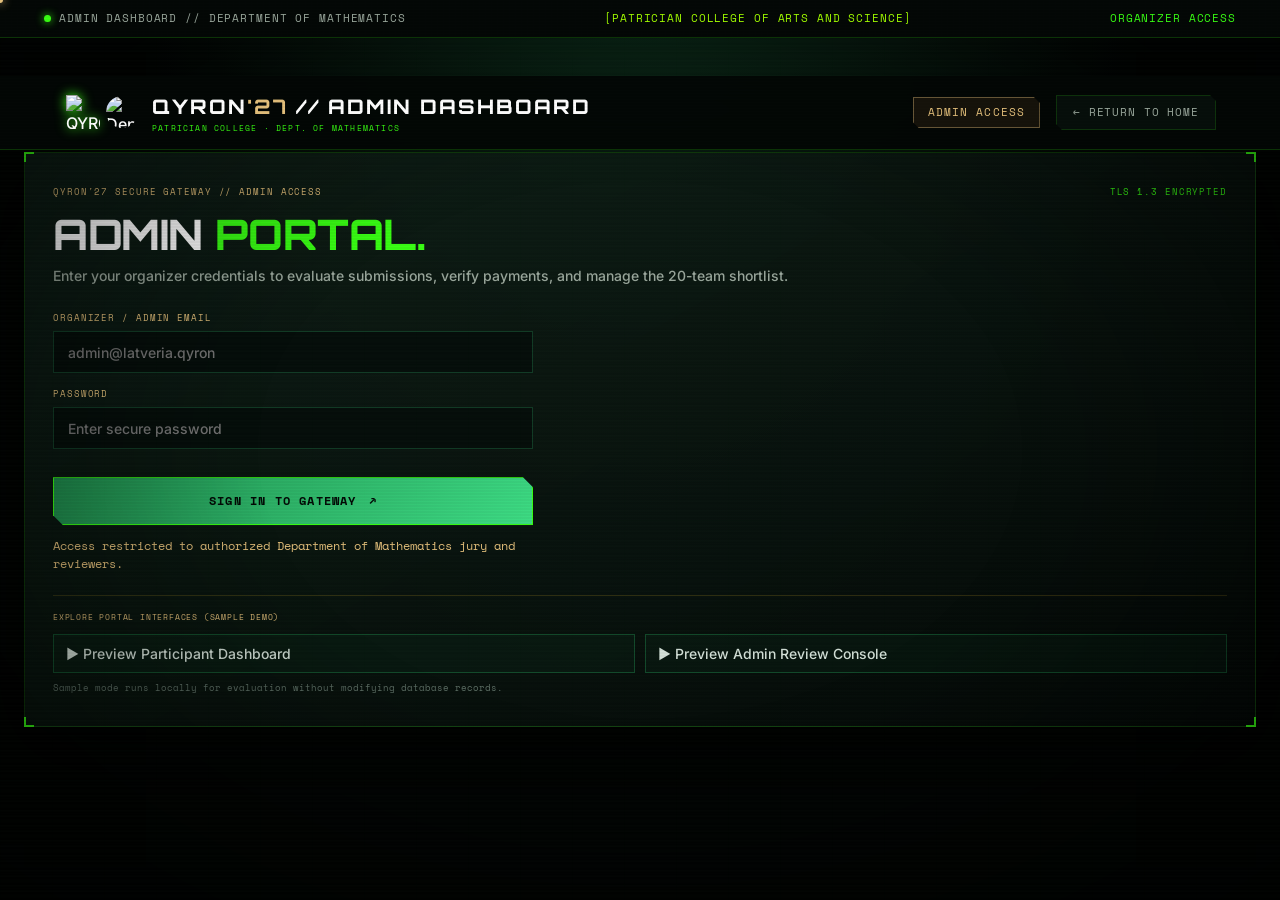
==== commit d526b112: "Update" ====
--- a/frontend/admin.html
+++ b/frontend/admin.html
@@ -4,7 +4,7 @@
     <meta charset="UTF-8" />
     <meta name="viewport" content="width=device-width, initial-scale=1.0" />
     <meta name="theme-color" content="#050706" />
-    <meta name="description" content="QYRON’27 Admin Command Center — Evaluation, rubric scoring, payment verification, and 30-team shortlist manager." />
+    <meta name="description" content="QYRON’27 Admin Command Center — Evaluation, rubric scoring, payment verification, and 20-team shortlist manager." />
     <title>ADMIN COMMAND CENTER // QYRON’27 — Department of Mathematics</title>
     <!-- Favicon -->
     <link rel="icon" type="image/x-icon" href="/favicon.ico" />
@@ -38,14 +38,14 @@
         <div class="hud-telemetry-item">
           <span class="pulse-led"></span>
           <span class="mono-tag">
-            <span>ADMIN COMMAND CONTROL // DEPARTMENT OF MATHEMATICS JURY</span>
+            <span>ADMIN DASHBOARD // DEPARTMENT OF MATHEMATICS</span>
           </span>
         </div>
         <div class="hud-telemetry-item">
-          <span class="mono-tag" style="color:var(--toxic-lime);">[SECTOR 27 · QUANTUM INITIATIVE]</span>
+          <span class="mono-tag" style="color:var(--toxic-lime);">[PATRICIAN COLLEGE OF ARTS AND SCIENCE]</span>
         </div>
         <div class="hud-telemetry-item">
-          <span class="mono-tag" style="color:var(--doom-green);">CLEARANCE LEVEL: JURY REVIEW</span>
+          <span class="mono-tag" style="color:var(--doom-green);">ORGANIZER ACCESS</span>
         </div>
       </div>
     </header>
@@ -53,18 +53,19 @@
     <!-- Navigation Bar -->
     <nav class="portal-nav">
       <a class="portal-brand" href="/" aria-label="Return to QYRON Home">
-        <div class="term-emblem" style="padding:2px; display:flex; align-items:center; justify-content:center;">
-          <img src="assets/qyron-logo-doomsday.png" alt="QYRON 27 Emblem" style="width:36px; height:36px; object-fit:contain; filter:drop-shadow(0 0 6px var(--doom-green));">
+        <div class="term-emblem" style="padding:2px; display:flex; align-items:center; gap:6px; justify-content:center;">
+          <img src="assets/qyron-logo-doomsday.png" alt="QYRON 27 Emblem" style="width:34px; height:34px; object-fit:contain; filter:drop-shadow(0 0 6px var(--doom-green));">
+          <img src="assets/department-ramanujan-logo.png" alt="Department of Mathematics - Ramanujan Association" style="width:32px; height:32px; object-fit:contain; border-radius:50%;">
         </div>
         <div>
-          <div class="portal-brand-title">QYRON<span>'27</span> // ADMIN DIRECTORATE</div>
+          <div class="portal-brand-title">QYRON<span>'27</span> // ADMIN DASHBOARD</div>
           <span class="portal-brand-badge">PATRICIAN COLLEGE · DEPT. OF MATHEMATICS</span>
         </div>
       </a>
 
       <div style="display:flex; align-items:center; gap:16px;">
-        <span class="term-badge term-badge-gold">DIRECTORATE CLEARANCE</span>
-        <a href="/" class="btn-back-home">← RETURN TO BASE // QYRON'27</a>
+        <span class="term-badge term-badge-gold">ADMIN ACCESS</span>
+        <a href="/" class="btn-back-home">← RETURN TO HOME</a>
       </div>
     </nav>
 
--- a/css/feature-components.css
+++ b/css/feature-components.css
@@ -67,7 +67,7 @@
 .admin-team-card{padding:16px;margin:10px 0;clip-path:none}
 .admin-team-head{display:flex;justify-content:space-between;gap:12px;align-items:start}.admin-team-head h3{margin:5px 0;color:#ecf2ee;font:600 20px var(--orbitron)}.admin-team-head small,.team-id{color:#93a198;font:10px var(--mono)}.team-id{color:var(--gold);font-size:8px}
 .admin-roster{margin:13px 0;border-top:1px solid rgba(201,162,39,.15);border-bottom:1px solid rgba(201,162,39,.15)}.admin-roster summary{list-style:none;display:flex;justify-content:space-between;padding:9px 0;color:#c4d0c9;cursor:pointer;font:8px var(--mono);letter-spacing:.07em}.admin-roster summary::-webkit-details-marker{display:none}.admin-roster summary span{color:var(--gold)}.admin-roster ul{list-style:none;padding:0 0 0 4px;color:#c6d2ca;font:12px var(--body)}.admin-roster li{padding:3px 0}.admin-roster li small{margin-left:8px;color:#89978e}.review-history{font:11px var(--body);color:#aebbb3}.review-history b{color:var(--gold)}
-.score-grid{display:grid;grid-template-columns:repeat(5,1fr);gap:8px;margin:13px 0}.score-grid label{color:#98a59d;font:7px var(--mono);letter-spacing:.04em}.score-grid input{display:block;width:100%;margin-top:5px;padding:7px 6px;background:#0a100c;color:var(--text);border:1px solid #34453a;font:12px var(--mono)}
+.score-grid{display:grid;grid-template-columns:repeat(auto-fit, minmax(120px, 1fr));gap:8px;margin:13px 0}.score-grid label{color:#98a59d;font:7px var(--mono);letter-spacing:.04em}.score-grid input{display:block;width:100%;margin-top:5px;padding:7px 6px;background:#0a100c;color:var(--text);border:1px solid #34453a;font:12px var(--mono)}
 .review-notes-label textarea{display:block;width:100%;resize:vertical;margin-top:6px;padding:9px;background:#0b110d;color:var(--text);border:1px solid #34453a;font:13px var(--body)}
 .admin-actions{display:flex;gap:9px;margin:10px 0}.admin-actions .button{height:34px;padding:0 11px;font-size:8px}
 .shortlist-toggle{border:1px solid var(--gold);background:transparent;color:var(--gold);padding:0 13px;font:8px var(--mono);cursor:pointer}.shortlist-toggle.is-selected{border-color:var(--doom-green);color:var(--doom-green)}.shortlist-toggle:disabled{opacity:.45;cursor:not-allowed}
--- a/css/doom-theme.css
+++ b/css/doom-theme.css
@@ -507,7 +507,7 @@
 }
 
 .egg-tip::before {
-  content: "// DOOMSDAY INTEL: ";
+  content: "// INFO: ";
   color: var(--doom-green);
   font-weight: bold;
 }
